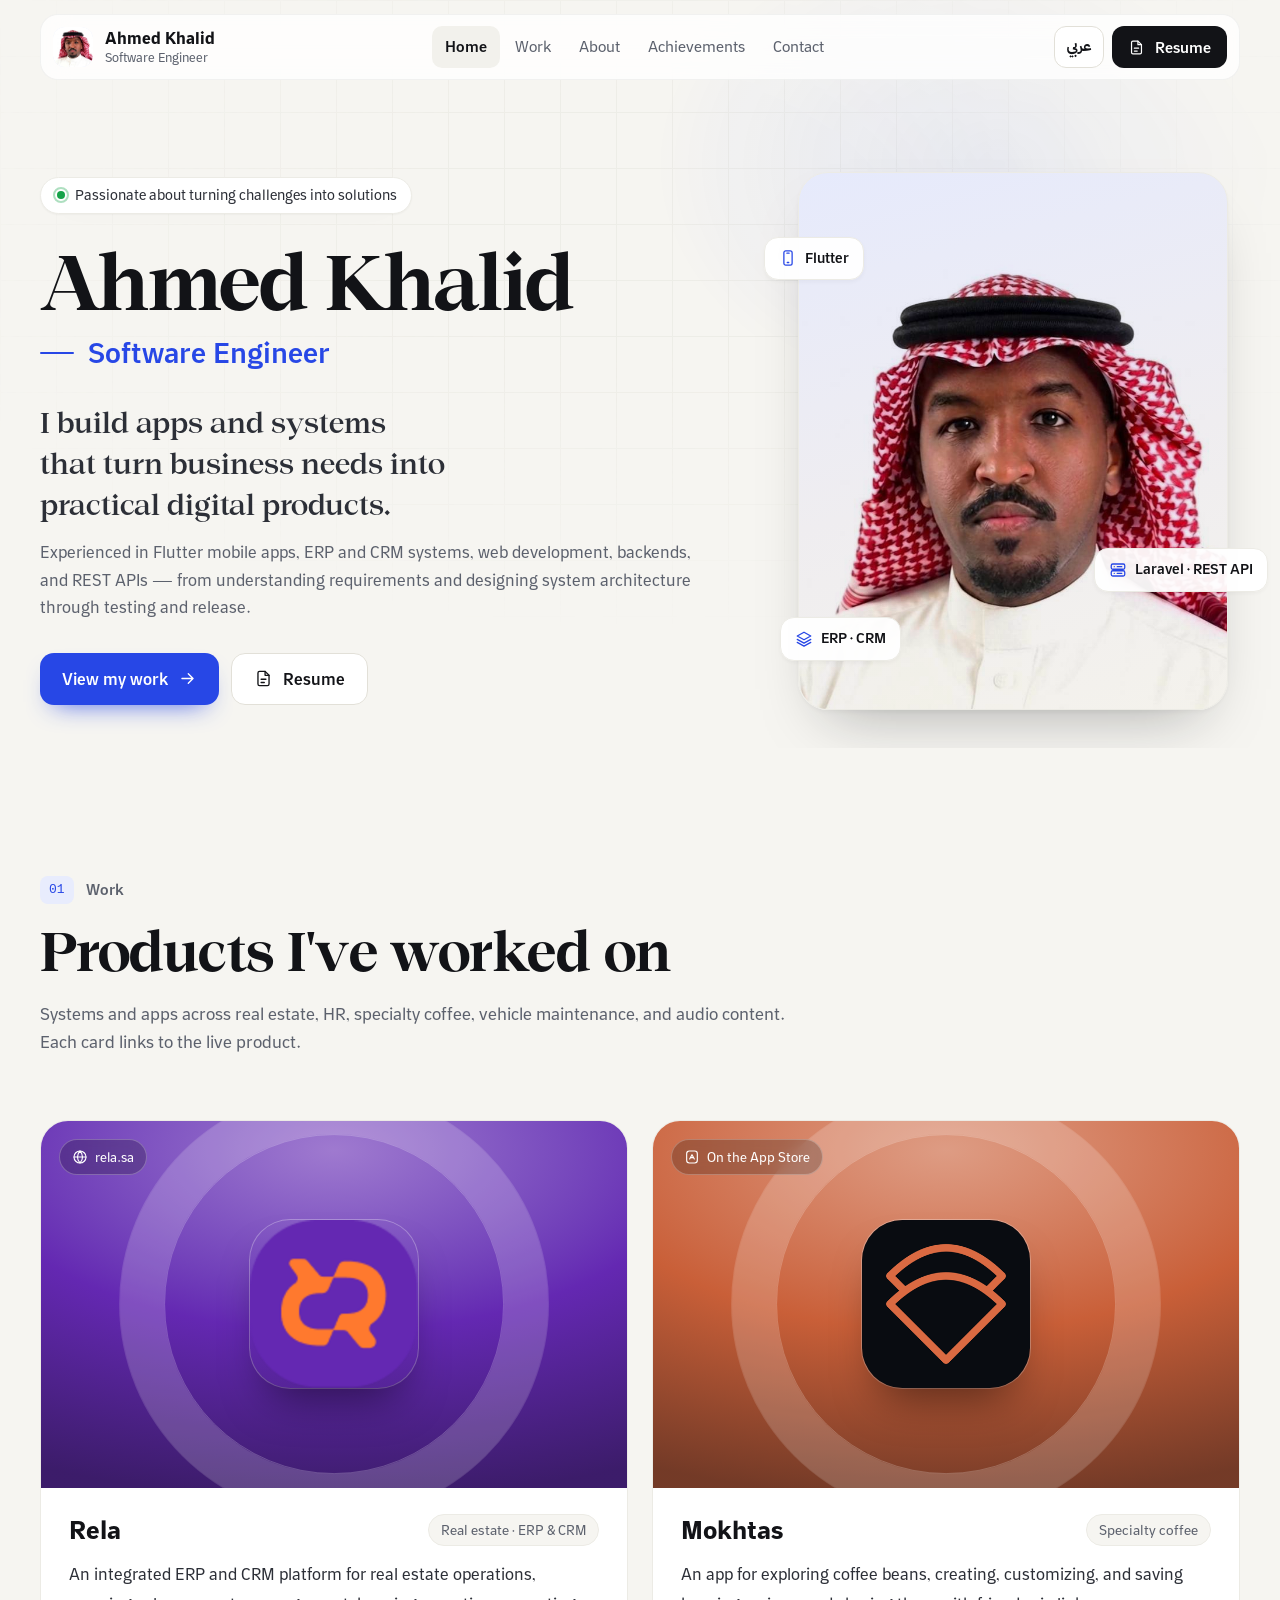
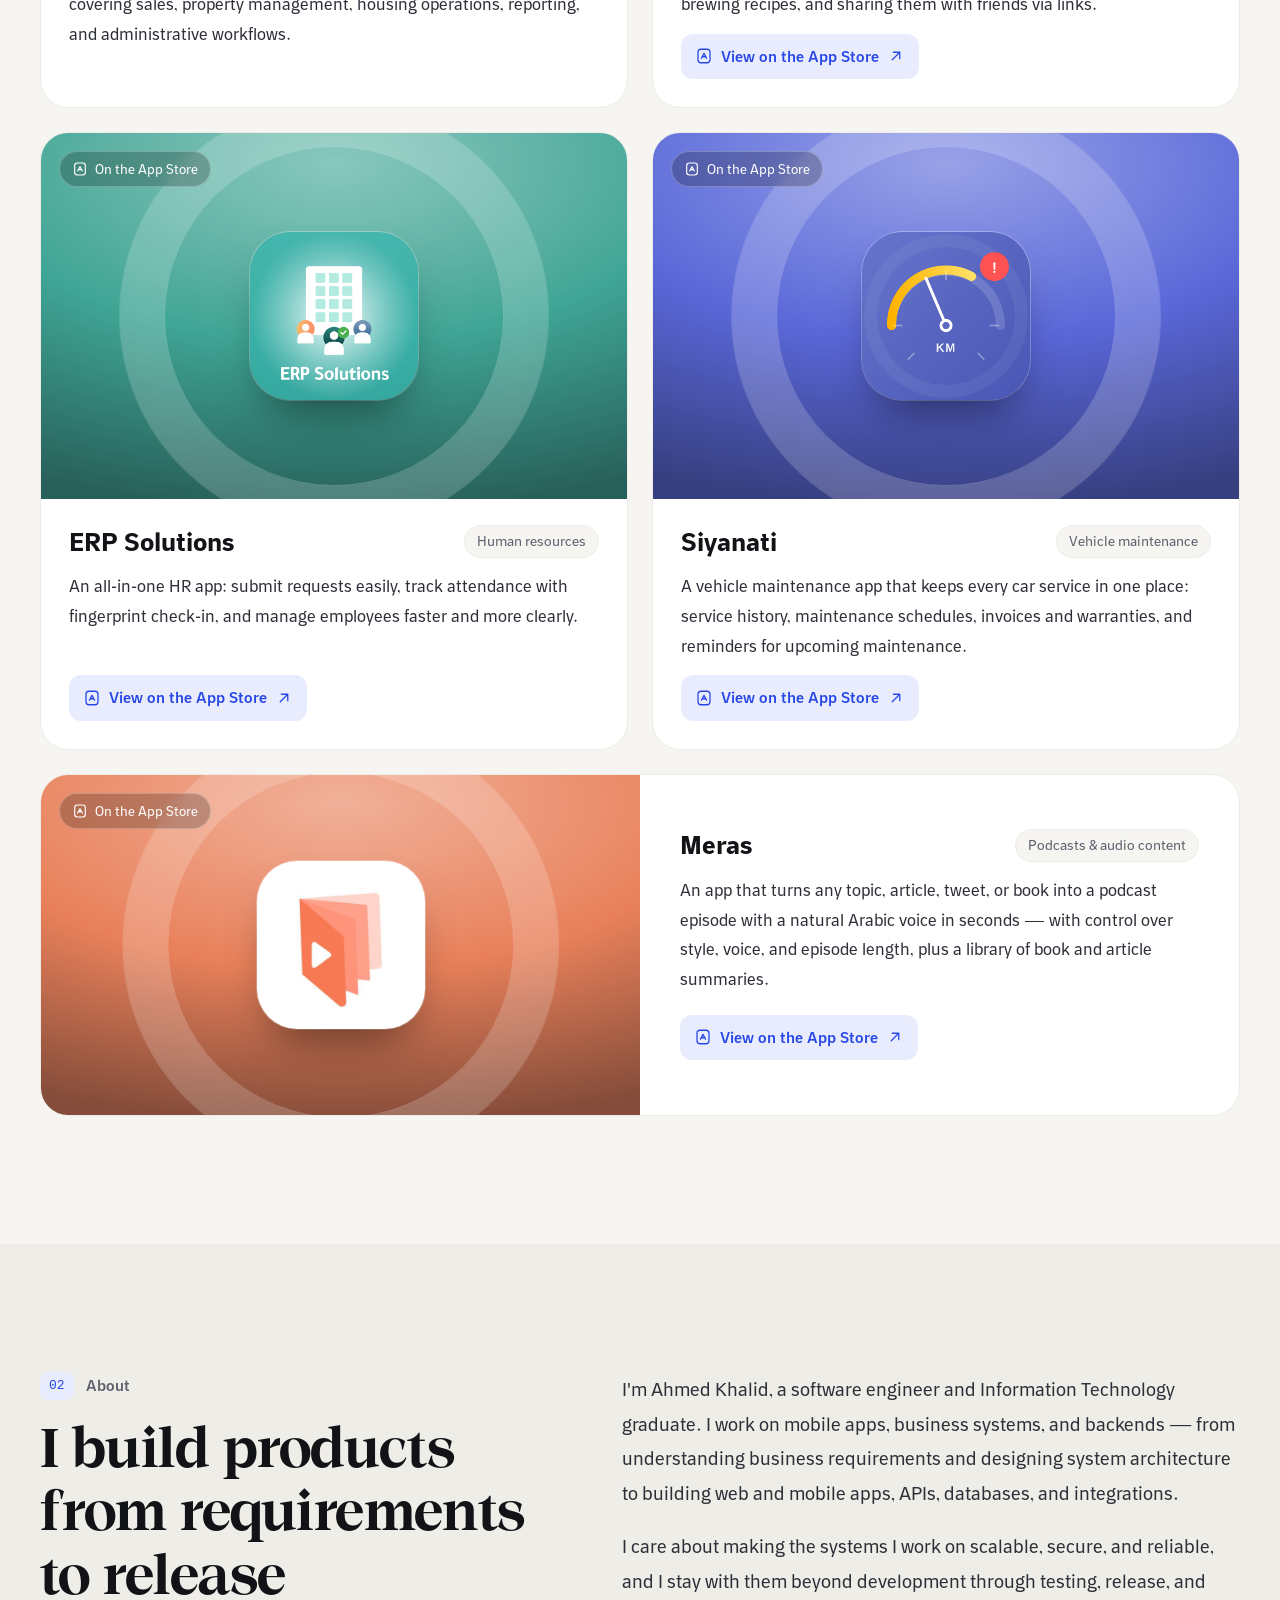
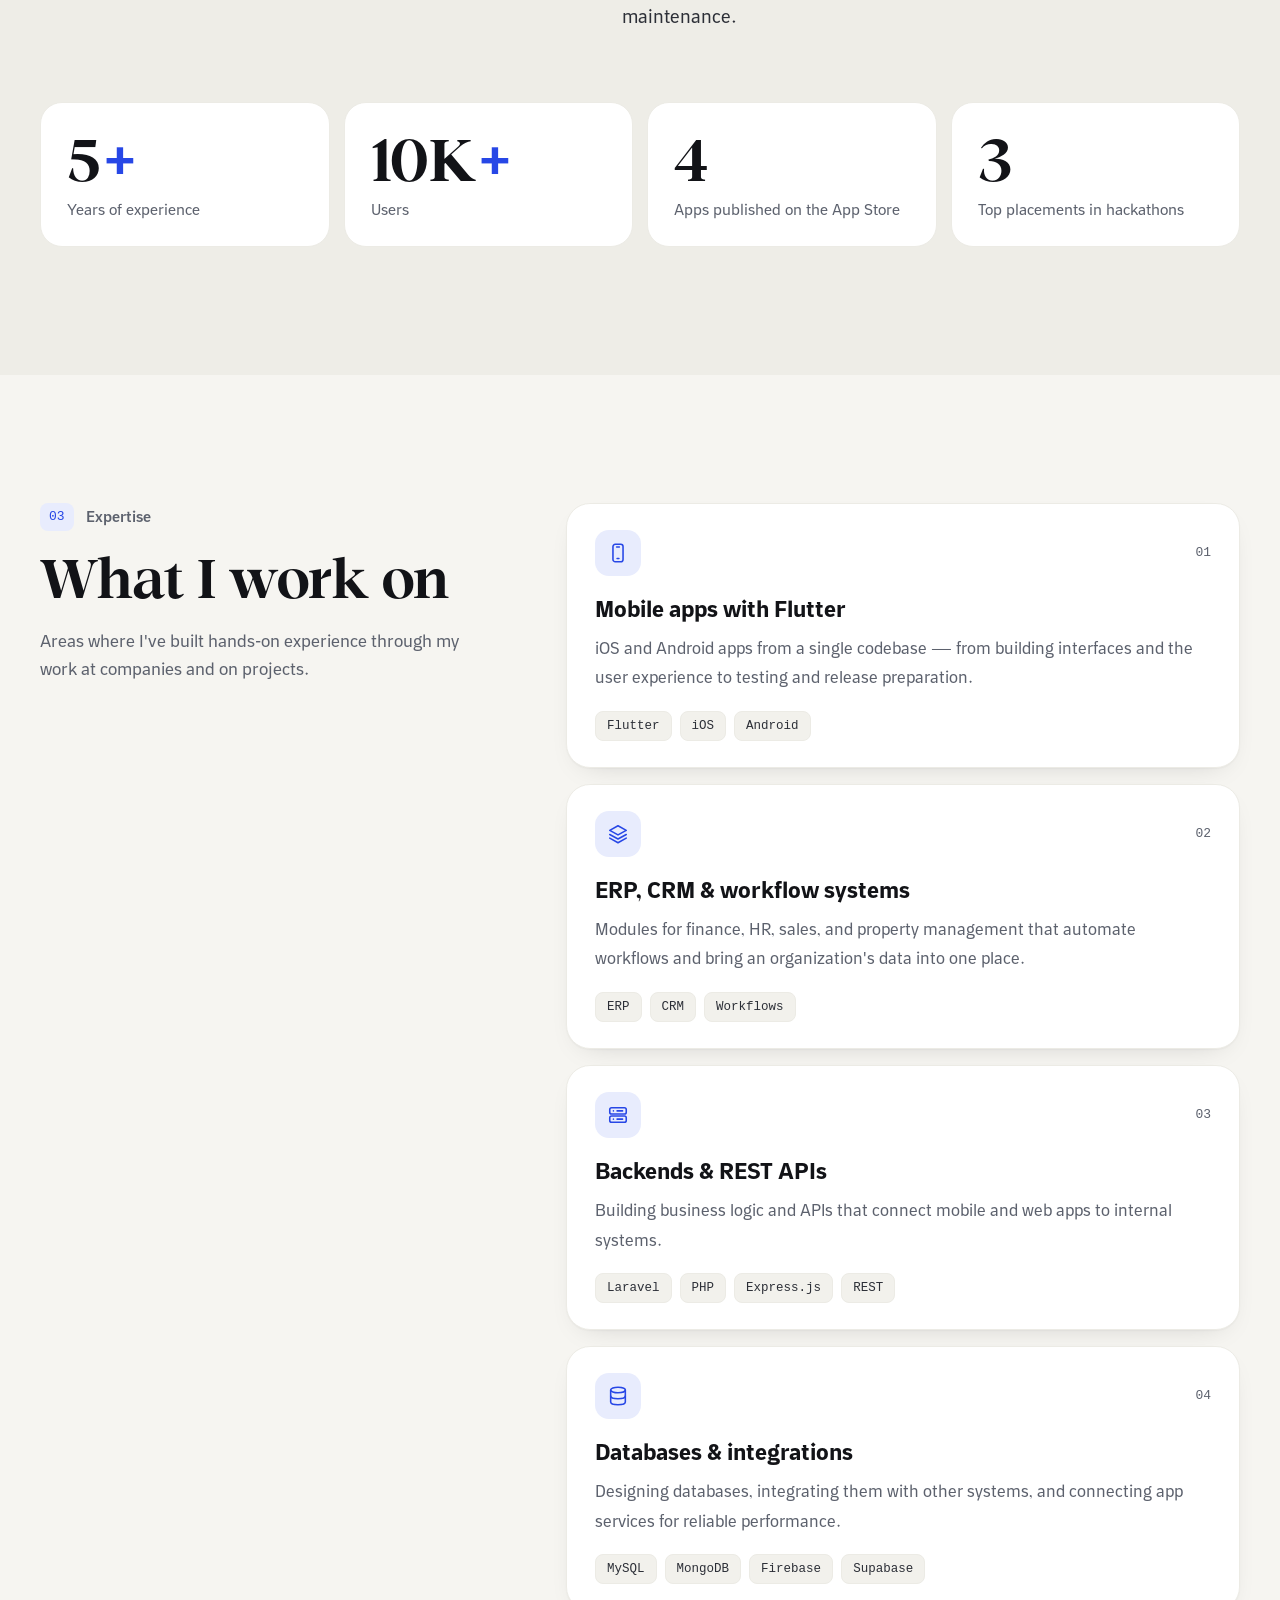
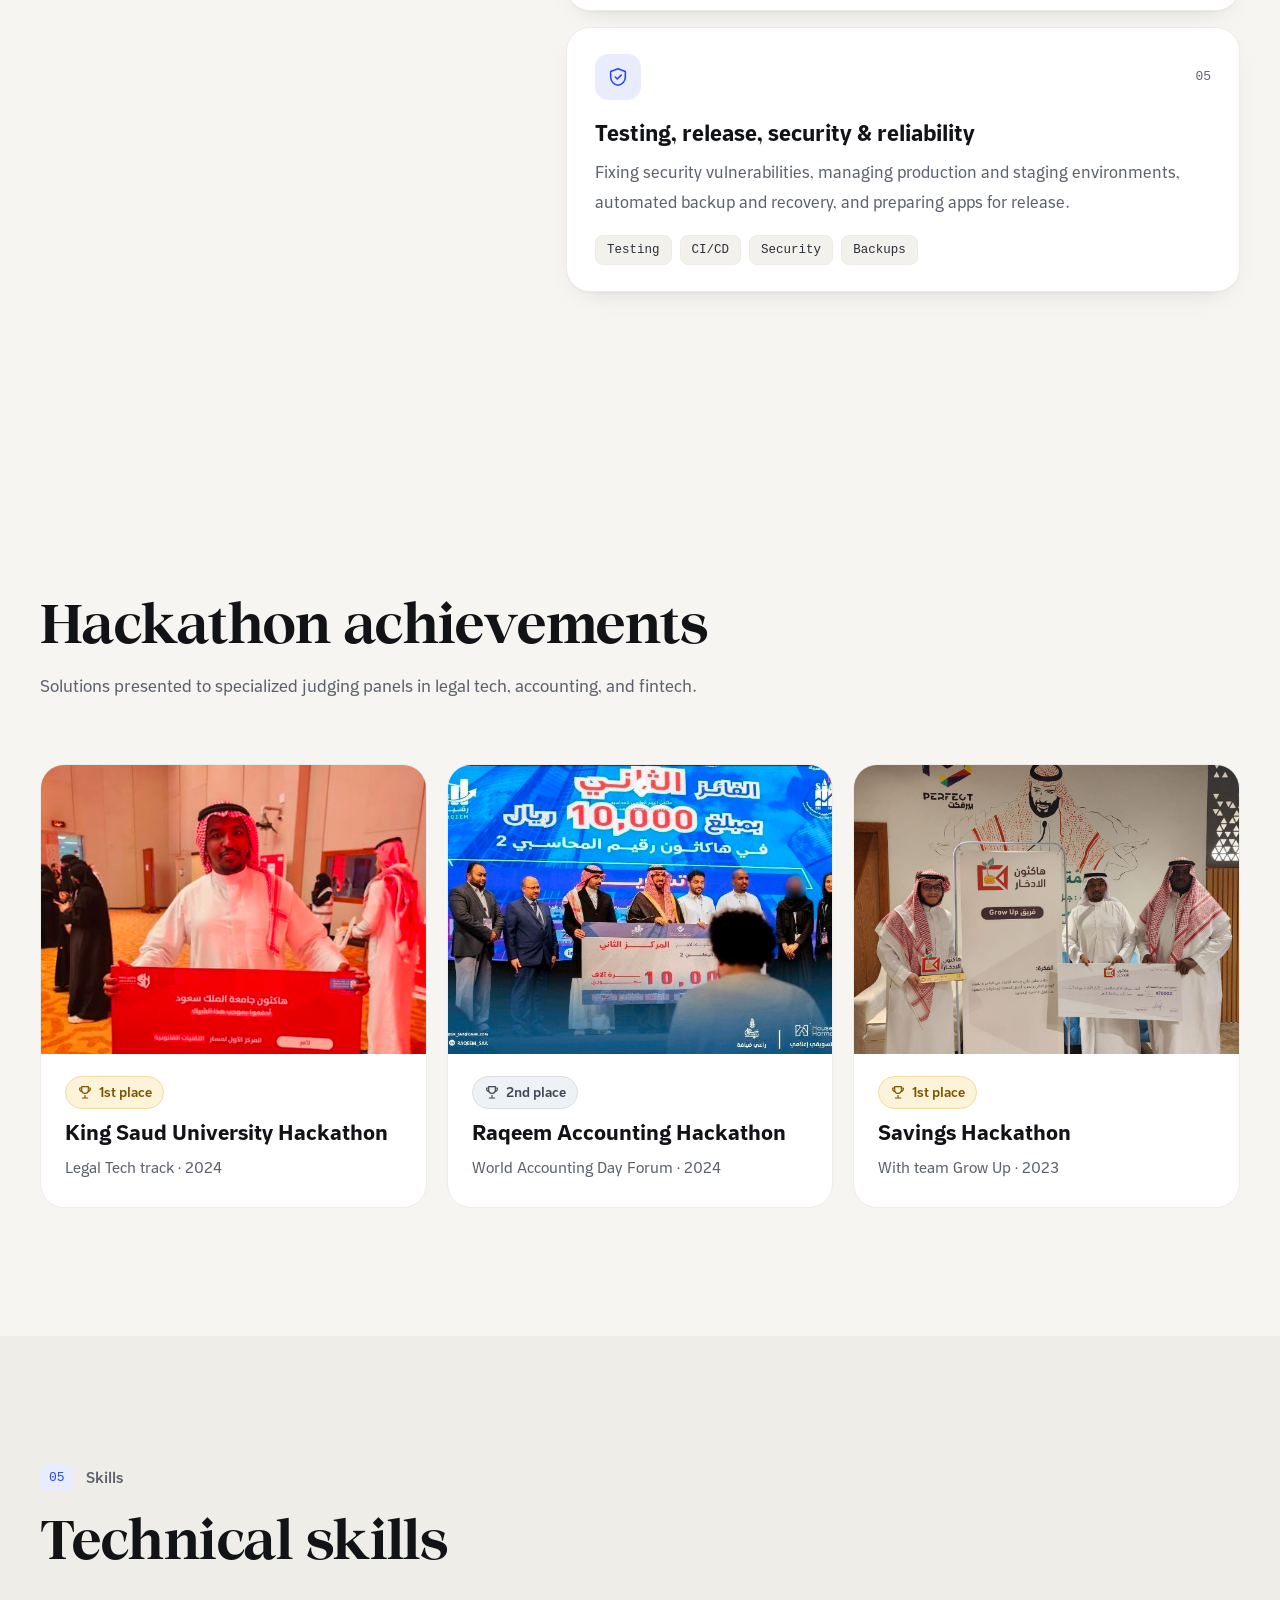
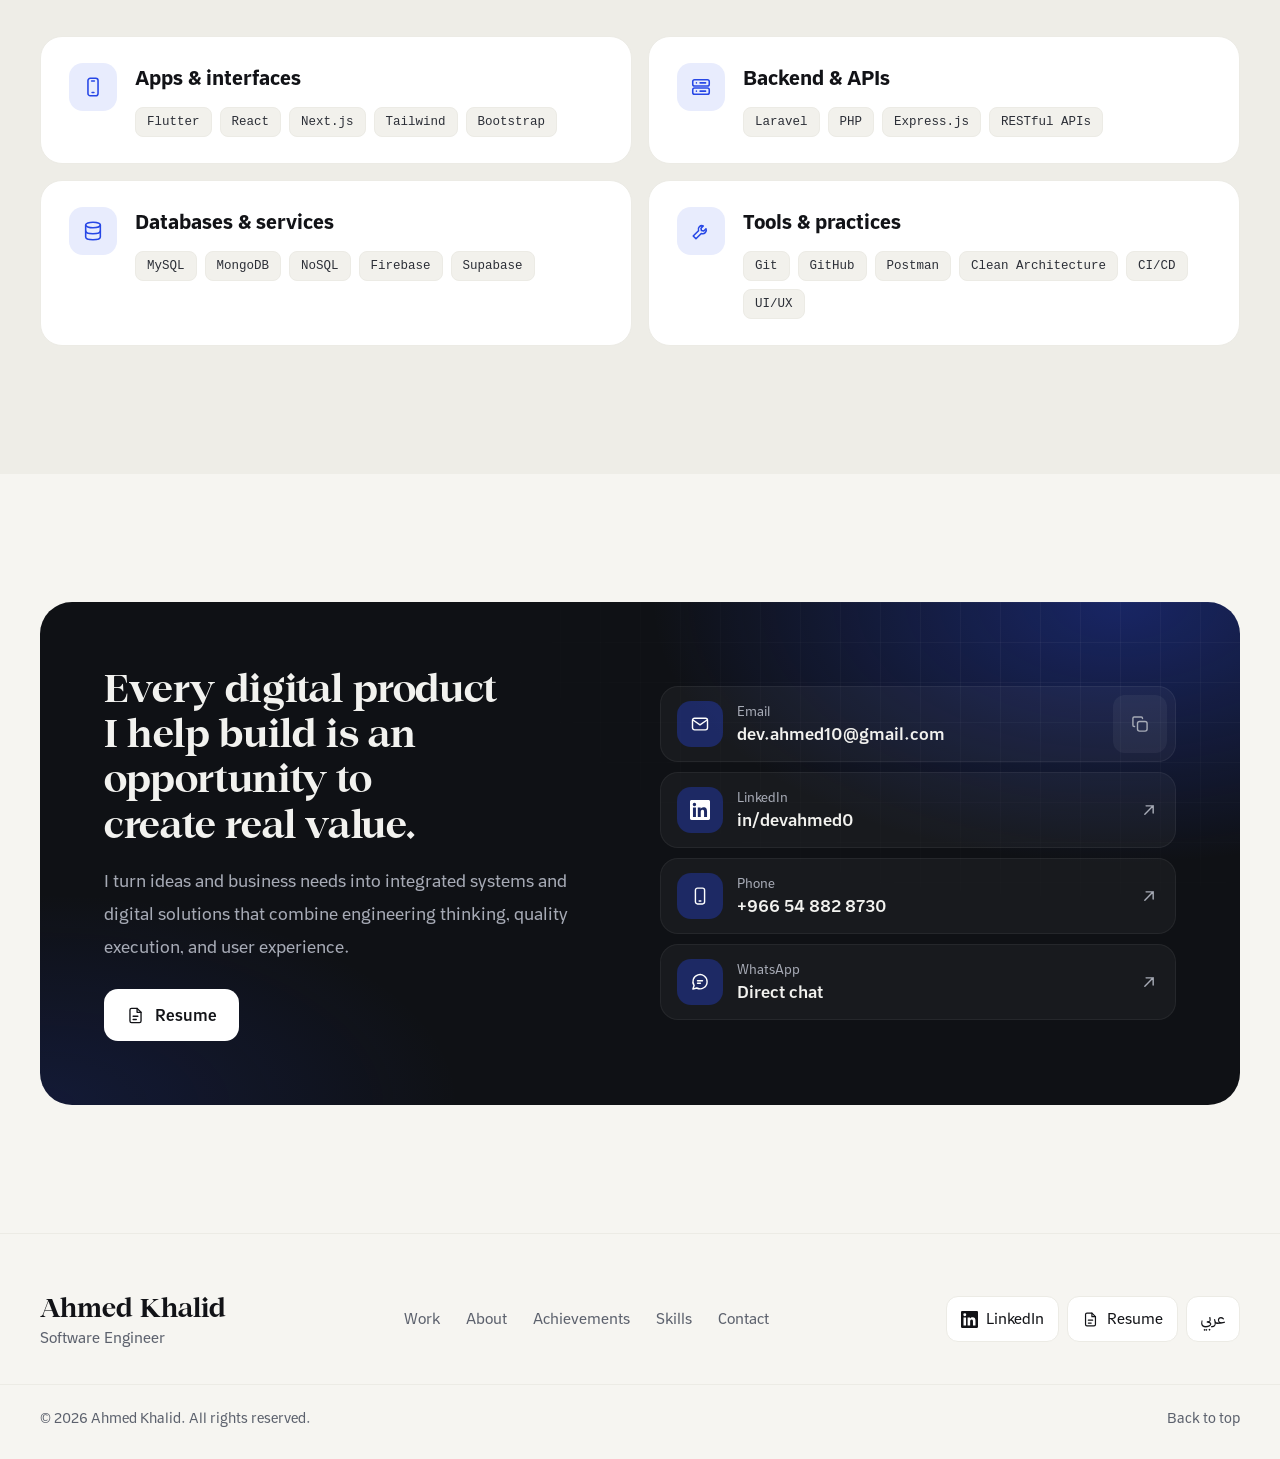
==== en/index.html @ 95c0e415 "." ====
<!DOCTYPE html>
<html lang="en" dir="ltr">

<head>
    <meta charset="UTF-8">
    <meta name="viewport" content="width=device-width, initial-scale=1.0">
    <title>Ahmed Khalid — Software Engineer</title>
    <meta name="description" content="Ahmed Khalid, a software engineer building Flutter mobile apps, ERP and CRM systems, backends, and REST APIs. Projects, achievements, and contact details.">
    <meta name="theme-color" content="#f6f5f1">
    <meta property="og:type" content="profile">
    <meta property="og:title" content="Ahmed Khalid — Software Engineer">
    <meta property="og:description" content="I build apps and systems that turn business needs into practical digital products.">
    <meta property="og:image" content="../img/ahmed.jpeg">
    <meta property="og:locale" content="en_US">
    <link rel="alternate" hreflang="ar" href="../">
    <link rel="alternate" hreflang="en" href="./">
    <link rel="icon" href="data:image/svg+xml,%3Csvg xmlns='http://www.w3.org/2000/svg' viewBox='0 0 64 64'%3E%3Crect width='64' height='64' rx='16' fill='%23121317'/%3E%3Cpath d='M22 24 12 32l10 8M42 24l10 8-10 8M36 18l-8 28' fill='none' stroke='%23ffffff' stroke-width='4.5' stroke-linecap='round' stroke-linejoin='round'/%3E%3C/svg%3E">

    <link rel="preload" href="../fonts/thmanyahsans-Regular.woff2" as="font" type="font/woff2" crossorigin>
    <link rel="preload" href="../fonts/thmanyahserifdisplay-Bold.woff2" as="font" type="font/woff2" crossorigin>
    <link rel="stylesheet" href="../css/styles.css">
    <script>document.documentElement.classList.add('js');</script>
</head>

<body>
    <a class="skip" href="#main">Skip to content</a>

    <!-- ===== Icon sprite (arrows point right for LTR) ===== -->
    <svg width="0" height="0" style="position:absolute" aria-hidden="true" focusable="false">
        <symbol id="i-arrow" viewBox="0 0 24 24"><path d="M7 17 17 7M8.5 7H17v8.5" /></symbol>
        <symbol id="i-forward" viewBox="0 0 24 24"><path d="M5 12h14m-6-6 6 6-6 6" /></symbol>
        <symbol id="i-file" viewBox="0 0 24 24"><path d="M14 3H7a2 2 0 0 0-2 2v14a2 2 0 0 0 2 2h10a2 2 0 0 0 2-2V8l-5-5z" /><path d="M14 3v5h5M9 13h6M9 17h4" /></symbol>
        <symbol id="i-mail" viewBox="0 0 24 24"><rect x="3" y="5" width="18" height="14" rx="2.5" /><path d="m4 7.5 8 5.5 8-5.5" /></symbol>
        <symbol id="i-phone" viewBox="0 0 24 24"><rect x="6.5" y="2.5" width="11" height="19" rx="2.5" /><path d="M11 18h2" /></symbol>
        <symbol id="i-chat" viewBox="0 0 24 24"><path d="M20.5 11.6a8.5 8.5 0 0 1-12.4 7.6L3.5 20.5l1.4-4.3a8.5 8.5 0 1 1 15.6-4.6z" /><path d="M9 10.5h6M9 13.5h3.5" /></symbol>
        <symbol id="i-linkedin" viewBox="0 0 24 24"><path fill="currentColor" stroke="none" d="M20.45 20.45h-3.55v-5.57c0-1.33-.03-3.04-1.85-3.04-1.86 0-2.14 1.45-2.14 2.94v5.67H9.35V9h3.41v1.56h.05c.48-.9 1.64-1.85 3.37-1.85 3.6 0 4.27 2.37 4.27 5.46v6.28zM5.34 7.43a2.06 2.06 0 1 1 0-4.13 2.06 2.06 0 0 1 0 4.13zM7.12 20.45H3.56V9h3.56v11.45zM22.22 0H1.77C.79 0 0 .77 0 1.73v20.54C0 23.23.79 24 1.77 24h20.45c.98 0 1.78-.77 1.78-1.73V1.73C24 .77 23.2 0 22.22 0z" /></symbol>
        <symbol id="i-globe" viewBox="0 0 24 24"><circle cx="12" cy="12" r="9" /><path d="M3 12h18M12 3c2.5 2.6 3.8 5.6 3.8 9s-1.3 6.4-3.8 9c-2.5-2.6-3.8-5.6-3.8-9S9.5 5.6 12 3z" /></symbol>
        <symbol id="i-store" viewBox="0 0 24 24"><rect x="4" y="3" width="16" height="18" rx="4" /><path d="m8.5 15 3.5-6.5 3.5 6.5M9.6 13h4.8" /></symbol>
        <symbol id="i-mobile" viewBox="0 0 24 24"><rect x="6.5" y="2.5" width="11" height="19" rx="2.5" /><path d="M10.5 5.5h3M11 18h2" /></symbol>
        <symbol id="i-layers" viewBox="0 0 24 24"><path d="m12 3 9 5-9 5-9-5 9-5z" /><path d="m3 12.5 9 5 9-5M3 16.5l9 5 9-5" /></symbol>
        <symbol id="i-server" viewBox="0 0 24 24"><rect x="3" y="4" width="18" height="7" rx="2" /><rect x="3" y="13" width="18" height="7" rx="2" /><path d="M7 7.5h.01M7 16.5h.01M11 7.5h6M11 16.5h6" /></symbol>
        <symbol id="i-database" viewBox="0 0 24 24"><ellipse cx="12" cy="5.5" rx="8" ry="3" /><path d="M4 5.5v13c0 1.7 3.6 3 8 3s8-1.3 8-3v-13" /><path d="M4 12c0 1.7 3.6 3 8 3s8-1.3 8-3" /></symbol>
        <symbol id="i-shield" viewBox="0 0 24 24"><path d="M12 3 20 6v6c0 4.6-3.4 8.4-8 9-4.6-.6-8-4.4-8-9V6l8-3z" /><path d="m9 12 2.2 2.2L15.5 10" /></symbol>
        <symbol id="i-trophy" viewBox="0 0 24 24"><path d="M8 21h8M12 17v4M7 4h10v5a5 5 0 0 1-10 0V4z" /><path d="M17 6h3v1.5A3.5 3.5 0 0 1 16.8 11M7 6H4v1.5A3.5 3.5 0 0 0 7.2 11" /></symbol>
        <symbol id="i-tool" viewBox="0 0 24 24"><path d="M14.5 6.5a4 4 0 0 0-5.2 5.2L3.5 17.5l3 3 5.8-5.8a4 4 0 0 0 5.2-5.2L15 12l-2.5-.5L12 9l2.5-2.5z" /></symbol>
        <symbol id="i-copy" viewBox="0 0 24 24"><rect x="9" y="9" width="11.5" height="11.5" rx="2.5" /><path d="M5.5 15H5a1.5 1.5 0 0 1-1.5-1.5V5A1.5 1.5 0 0 1 5 3.5h8.5A1.5 1.5 0 0 1 15 5v.5" /></symbol>
        <symbol id="i-zoom" viewBox="0 0 24 24"><circle cx="11" cy="11" r="6.5" /><path d="m20 20-4.2-4.2M11 8.5v5M8.5 11h5" /></symbol>
        <symbol id="i-close" viewBox="0 0 24 24"><path d="M6 6l12 12M18 6 6 18" /></symbol>
    </svg>

    <!-- ===== Navigation ===== -->
    <header class="nav" id="nav">
        <div class="nav__bar">
            <a href="#home" class="brand" aria-label="Ahmed Khalid — Home">
                <img class="brand__avatar" src="../img/ahmed.jpeg" alt="" width="40" height="40">
                <span class="brand__text">
                    <b>Ahmed Khalid</b>
                    <small>Software Engineer</small>
                </span>
            </a>

            <nav class="nav__links" aria-label="Main navigation">
                <a href="#home">Home</a>
                <a href="#work">Work</a>
                <a href="#about">About</a>
                <a href="#achievements">Achievements</a>
                <a href="#contact">Contact</a>
            </nav>

            <div class="nav__end">
                <a href="../" class="nav__lang" lang="ar" hreflang="ar" aria-label="النسخة العربية">عربي</a>
                <a href="https://flowcv.com/resume/4u36gawukmsl" target="_blank" rel="noopener" class="btn btn--ink btn--sm nav__cv">
                    <svg class="ic" aria-hidden="true"><use href="#i-file" /></svg>
                    <span>Resume</span>
                </a>
                <button class="nav__toggle" id="navToggle" type="button" aria-label="Open menu" aria-expanded="false" aria-controls="mobileMenu">
                    <span></span><span></span>
                </button>
            </div>
        </div>

        <div class="mobile-menu" id="mobileMenu" hidden>
            <nav aria-label="Menu">
                <a href="#home">Home</a>
                <a href="#work">Work</a>
                <a href="#about">About</a>
                <a href="#achievements">Achievements</a>
                <a href="#contact">Contact</a>
            </nav>
            <a href="https://flowcv.com/resume/4u36gawukmsl" target="_blank" rel="noopener" class="btn btn--ink btn--block">
                <svg class="ic" aria-hidden="true"><use href="#i-file" /></svg>
                <span>Resume</span>
            </a>
        </div>
    </header>

    <main id="main">

        <!-- ===== Hero ===== -->
        <section class="hero" id="home" aria-labelledby="heroTitle">
            <div class="hero__grid-bg" aria-hidden="true"></div>
            <div class="container hero__inner">
                <div class="hero__copy">
                    <p class="status" data-reveal><span class="status__dot" aria-hidden="true"></span>Passionate about turning challenges into solutions</p>
                    <h1 class="hero__title" id="heroTitle" data-reveal style="--d:80">
                        <span class="hero__name">Ahmed Khalid</span>
                        <span class="hero__role">Software Engineer</span>
                    </h1>
                    <p class="hero__tagline" data-reveal style="--d:160">I build apps and systems that turn business needs into practical digital products.</p>
                    <p class="hero__lead" data-reveal style="--d:240">Experienced in Flutter mobile apps, ERP and CRM systems, web development, backends, and REST APIs — from understanding requirements and designing system architecture through testing and release.</p>
                    <div class="hero__actions" data-reveal style="--d:320">
                        <a href="#work" class="btn btn--accent">
                            <span>View my work</span>
                            <svg class="ic" aria-hidden="true"><use href="#i-forward" /></svg>
                        </a>
                        <a href="https://flowcv.com/resume/4u36gawukmsl" target="_blank" rel="noopener" class="btn btn--line">
                            <svg class="ic" aria-hidden="true"><use href="#i-file" /></svg>
                            <span>Resume</span>
                        </a>
                    </div>
                </div>

                <figure class="portrait" data-reveal style="--d:200">
                    <div class="portrait__frame">
                        <img src="../img/ahmed.jpeg" alt="Photo of Ahmed Khalid" width="831" height="808" fetchpriority="high">
                    </div>
                    <span class="portrait__chip portrait__chip--a" aria-hidden="true"><svg class="ic"><use href="#i-mobile" /></svg><span>Flutter</span></span>
                    <span class="portrait__chip portrait__chip--b" aria-hidden="true"><svg class="ic"><use href="#i-server" /></svg><span>Laravel · REST API</span></span>
                    <span class="portrait__chip portrait__chip--c" aria-hidden="true"><svg class="ic"><use href="#i-layers" /></svg><span>ERP · CRM</span></span>
                </figure>
            </div>
        </section>

        <!-- ===== Work ===== -->
        <section class="section" id="work" aria-labelledby="workTitle">
            <div class="container">
                <header class="sec-head">
                    <p class="eyebrow" data-reveal><span>01</span>Work</p>
                    <h2 class="h2" id="workTitle" data-reveal style="--d:60">Products I've worked on</h2>
                    <p class="sec-lead" data-reveal style="--d:120">Systems and apps across real estate, HR, specialty coffee, vehicle maintenance, and audio content. Each card links to the live product.</p>
                </header>

                <div class="projects">
                    <!-- Rela -->
                    <article class="project" data-reveal>
                        <a class="project__media media media--app" style="--brand:#6428b2" href="https://rela.sa/" target="_blank" rel="noopener" tabindex="-1" aria-hidden="true">
                            <span class="media__rings"></span>
                            <img class="media__icon" src="../img/rela-sm.png" alt="" width="320" height="320" loading="lazy">
                            <span class="media__badge"><svg class="ic"><use href="#i-globe" /></svg><span>rela.sa</span></span>
                        </a>
                        <div class="project__body">
                            <div class="project__head">
                                <h3>Rela</h3>
                                <span class="pill">Real estate · ERP &amp; CRM</span>
                            </div>
                            <p class="project__desc">An integrated ERP and CRM platform for real estate operations, covering sales, property management, housing operations, reporting, and administrative workflows.</p>
                        </div>
                    </article>

                    <!-- Mokhtas -->
                    <article class="project" data-reveal style="--d:100">
                        <a class="project__media media media--app" style="--brand:#c95f38" href="https://apps.apple.com/sa/app/%D9%85%D8%AE%D8%AA%D8%B5-%D8%B1%D9%81%D9%8A%D9%82-%D9%82%D9%87%D9%88%D8%AA%D9%83-%D8%A7%D9%84%D9%85%D8%AE%D8%AA%D8%B5%D8%A9/id6824872191" target="_blank" rel="noopener" tabindex="-1" aria-hidden="true">
                            <span class="media__rings"></span>
                            <img class="media__icon" src="../img/mokhtas-sm.png" alt="" width="320" height="320" loading="lazy">
                            <span class="media__badge"><svg class="ic"><use href="#i-store" /></svg>On the App Store</span>
                        </a>
                        <div class="project__body">
                            <div class="project__head">
                                <h3>Mokhtas</h3>
                                <span class="pill">Specialty coffee</span>
                            </div>
                            <p class="project__desc">An app for exploring coffee beans, creating, customizing, and saving brewing recipes, and sharing them with friends via links.</p>
                            <a class="project__link" href="https://apps.apple.com/sa/app/%D9%85%D8%AE%D8%AA%D8%B5-%D8%B1%D9%81%D9%8A%D9%82-%D9%82%D9%87%D9%88%D8%AA%D9%83-%D8%A7%D9%84%D9%85%D8%AE%D8%AA%D8%B5%D8%A9/id6824872191" target="_blank" rel="noopener">
                                <svg class="ic" aria-hidden="true"><use href="#i-store" /></svg>
                                <span>View on the App Store</span>
                                <svg class="ic ic--arrow" aria-hidden="true"><use href="#i-arrow" /></svg>
                            </a>
                        </div>
                    </article>

                    <!-- ERP Solutions -->
                    <article class="project" data-reveal>
                        <a class="project__media media media--app" style="--brand:#3fa595" href="https://apps.apple.com/sa/app/erp-solutions/id6758604850" target="_blank" rel="noopener" tabindex="-1" aria-hidden="true">
                            <span class="media__rings"></span>
                            <img class="media__icon" src="../img/erp-sm.png" alt="" width="320" height="320" loading="lazy">
                            <span class="media__badge"><svg class="ic"><use href="#i-store" /></svg>On the App Store</span>
                        </a>
                        <div class="project__body">
                            <div class="project__head">
                                <h3>ERP Solutions</h3>
                                <span class="pill">Human resources</span>
                            </div>
                            <p class="project__desc">An all-in-one HR app: submit requests easily, track attendance with fingerprint check-in, and manage employees faster and more clearly.</p>
                            <a class="project__link" href="https://apps.apple.com/sa/app/erp-solutions/id6758604850" target="_blank" rel="noopener">
                                <svg class="ic" aria-hidden="true"><use href="#i-store" /></svg>
                                <span>View on the App Store</span>
                                <svg class="ic ic--arrow" aria-hidden="true"><use href="#i-arrow" /></svg>
                            </a>
                        </div>
                    </article>

                    <!-- Siyanati -->
                    <article class="project" data-reveal style="--d:100">
                        <a class="project__media media media--app" style="--brand:#5a67d8" href="https://apps.apple.com/sa/app/%D8%B5%D9%8A%D8%A7%D9%86%D8%A7%D8%AA%D9%8A/id6759578745" target="_blank" rel="noopener" tabindex="-1" aria-hidden="true">
                            <span class="media__rings"></span>
                            <img class="media__icon" src="../img/siuanate-sm.png" alt="" width="320" height="320" loading="lazy">
                            <span class="media__badge"><svg class="ic"><use href="#i-store" /></svg>On the App Store</span>
                        </a>
                        <div class="project__body">
                            <div class="project__head">
                                <h3>Siyanati</h3>
                                <span class="pill">Vehicle maintenance</span>
                            </div>
                            <p class="project__desc">A vehicle maintenance app that keeps every car service in one place: service history, maintenance schedules, invoices and warranties, and reminders for upcoming maintenance.</p>
                            <a class="project__link" href="https://apps.apple.com/sa/app/%D8%B5%D9%8A%D8%A7%D9%86%D8%A7%D8%AA%D9%8A/id6759578745" target="_blank" rel="noopener">
                                <svg class="ic" aria-hidden="true"><use href="#i-store" /></svg>
                                <span>View on the App Store</span>
                                <svg class="ic ic--arrow" aria-hidden="true"><use href="#i-arrow" /></svg>
                            </a>
                        </div>
                    </article>

                    <!-- Meras -->
                    <article class="project" data-reveal>
                        <a class="project__media media media--app" style="--brand:#e8805a" href="https://apps.apple.com/sa/app/meras-%D8%A8%D9%88%D8%AF%D9%83%D8%A7%D8%B3%D8%AA/id6781631778" target="_blank" rel="noopener" tabindex="-1" aria-hidden="true">
                            <span class="media__rings"></span>
                            <img class="media__icon" src="../img/merass-icon.jpg" alt="" width="400" height="400" loading="lazy">
                            <span class="media__badge"><svg class="ic"><use href="#i-store" /></svg>On the App Store</span>
                        </a>
                        <div class="project__body">
                            <div class="project__head">
                                <h3>Meras</h3>
                                <span class="pill">Podcasts &amp; audio content</span>
                            </div>
                            <p class="project__desc">An app that turns any topic, article, tweet, or book into a podcast episode with a natural Arabic voice in seconds — with control over style, voice, and episode length, plus a library of book and article summaries.</p>
                            <a class="project__link" href="https://apps.apple.com/sa/app/meras-%D8%A8%D9%88%D8%AF%D9%83%D8%A7%D8%B3%D8%AA/id6781631778" target="_blank" rel="noopener">
                                <svg class="ic" aria-hidden="true"><use href="#i-store" /></svg>
                                <span>View on the App Store</span>
                                <svg class="ic ic--arrow" aria-hidden="true"><use href="#i-arrow" /></svg>
                            </a>
                        </div>
                    </article>
                </div>
            </div>
        </section>

        <!-- ===== About ===== -->
        <section class="section section--tint" id="about" aria-labelledby="aboutTitle">
            <div class="container about">
                <header class="about__head">
                    <p class="eyebrow" data-reveal><span>02</span>About</p>
                    <h2 class="h2" id="aboutTitle" data-reveal style="--d:60">I build products from requirements to release</h2>
                </header>
                <div class="about__text" data-reveal style="--d:120">
                    <p>I'm Ahmed Khalid, a software engineer and Information Technology graduate. I work on mobile apps, business systems, and backends — from understanding business requirements and designing system architecture to building web and mobile apps, APIs, databases, and integrations.</p>
                    <p>I care about making the systems I work on scalable, secure, and reliable, and I stay with them beyond development through testing, release, and maintenance.</p>
                </div>

                <ul class="stats" aria-label="Quick numbers">
                    <li class="stat" data-reveal><b>5<i class="stat__plus">+</i></b><span>Years of experience</span></li>
                    <li class="stat" data-reveal style="--d:80"><b>10K<i class="stat__plus">+</i></b><span>Users</span></li>
                    <li class="stat" data-reveal style="--d:160"><b>4</b><span>Apps published on the App Store</span></li>
                    <li class="stat" data-reveal style="--d:240"><b>3</b><span>Top placements in hackathons</span></li>
                </ul>
            </div>
        </section>

        <!-- ===== Expertise ===== -->
        <section class="section" id="expertise" aria-labelledby="expTitle">
            <div class="container split">
                <header class="split__head">
                    <p class="eyebrow" data-reveal><span>03</span>Expertise</p>
                    <h2 class="h2" id="expTitle" data-reveal style="--d:60">What I work on</h2>
                    <p class="sec-lead" data-reveal style="--d:120">Areas where I've built hands-on experience through my work at companies and on projects.</p>
                </header>

                <ol class="areas">
                    <li class="area" data-reveal>
                        <div class="area__top"><span class="area__ic"><svg class="ic" aria-hidden="true"><use href="#i-mobile" /></svg></span><span class="area__n">01</span></div>
                        <h3>Mobile apps with Flutter</h3>
                        <p>iOS and Android apps from a single codebase — from building interfaces and the user experience to testing and release preparation.</p>
                        <ul class="chips"><li>Flutter</li><li>iOS</li><li>Android</li></ul>
                    </li>
                    <li class="area" data-reveal>
                        <div class="area__top"><span class="area__ic"><svg class="ic" aria-hidden="true"><use href="#i-layers" /></svg></span><span class="area__n">02</span></div>
                        <h3>ERP, CRM &amp; workflow systems</h3>
                        <p>Modules for finance, HR, sales, and property management that automate workflows and bring an organization's data into one place.</p>
                        <ul class="chips"><li>ERP</li><li>CRM</li><li>Workflows</li></ul>
                    </li>
                    <li class="area" data-reveal>
                        <div class="area__top"><span class="area__ic"><svg class="ic" aria-hidden="true"><use href="#i-server" /></svg></span><span class="area__n">03</span></div>
                        <h3>Backends &amp; REST APIs</h3>
                        <p>Building business logic and APIs that connect mobile and web apps to internal systems.</p>
                        <ul class="chips"><li>Laravel</li><li>PHP</li><li>Express.js</li><li>REST</li></ul>
                    </li>
                    <li class="area" data-reveal>
                        <div class="area__top"><span class="area__ic"><svg class="ic" aria-hidden="true"><use href="#i-database" /></svg></span><span class="area__n">04</span></div>
                        <h3>Databases &amp; integrations</h3>
                        <p>Designing databases, integrating them with other systems, and connecting app services for reliable performance.</p>
                        <ul class="chips"><li>MySQL</li><li>MongoDB</li><li>Firebase</li><li>Supabase</li></ul>
                    </li>
                    <li class="area" data-reveal>
                        <div class="area__top"><span class="area__ic"><svg class="ic" aria-hidden="true"><use href="#i-shield" /></svg></span><span class="area__n">05</span></div>
                        <h3>Testing, release, security &amp; reliability</h3>
                        <p>Fixing security vulnerabilities, managing production and staging environments, automated backup and recovery, and preparing apps for release.</p>
                        <ul class="chips"><li>Testing</li><li>CI/CD</li><li>Security</li><li>Backups</li></ul>
                    </li>
                </ol>
            </div>
        </section>

        <!-- ===== Achievements ===== -->
        <section class="section" id="achievements" aria-labelledby="achTitle">
            <div class="container">
                <header class="sec-head">
                    <p class="eyebrow" data-reveal><span>04</span>Achievements</p>
                    <h2 class="h2" id="achTitle" data-reveal style="--d:60">Hackathon achievements</h2>
                    <p class="sec-lead" data-reveal style="--d:120">Solutions presented to specialized judging panels in legal tech, accounting, and fintech.</p>
                </header>

                <ul class="awards">
                    <li class="award" data-reveal>
                        <button type="button" class="award__media" data-caption="1st place — King Saud University Hackathon, Legal Tech track · 2024" aria-label="Enlarge photo: 1st place at the King Saud University Hackathon">
                            <img src="../img/gallery-05.jpeg" alt="Ahmed Khalid receiving the 1st place award at the King Saud University Hackathon" width="535" height="713" loading="lazy" style="object-position:50% 22%">
                            <span class="award__zoom" aria-hidden="true"><svg class="ic"><use href="#i-zoom" /></svg></span>
                        </button>
                        <div class="award__body">
                            <span class="rank rank--gold"><svg class="ic" aria-hidden="true"><use href="#i-trophy" /></svg>1st place</span>
                            <h3>King Saud University Hackathon</h3>
                            <p>Legal Tech track · <time datetime="2024">2024</time></p>
                        </div>
                    </li>
                    <li class="award" data-reveal style="--d:100">
                        <button type="button" class="award__media" data-caption="2nd place — Raqeem Accounting Hackathon 2, World Accounting Day Forum · 2024" aria-label="Enlarge photo: 2nd place at the Raqeem Accounting Hackathon">
                            <img src="../img/gallery-03.jpg" alt="Winners of 2nd place being honored at the Raqeem Accounting Hackathon 2" width="718" height="480" loading="lazy">
                            <span class="award__zoom" aria-hidden="true"><svg class="ic"><use href="#i-zoom" /></svg></span>
                        </button>
                        <div class="award__body">
                            <span class="rank rank--silver"><svg class="ic" aria-hidden="true"><use href="#i-trophy" /></svg>2nd place</span>
                            <h3>Raqeem Accounting Hackathon</h3>
                            <p>World Accounting Day Forum · <time datetime="2024">2024</time></p>
                        </div>
                    </li>
                    <li class="award" data-reveal style="--d:200">
                        <button type="button" class="award__media" data-caption="1st place — Savings Hackathon, with team Grow Up · 2023" aria-label="Enlarge photo: 1st place at the Savings Hackathon">
                            <img src="../img/gallery-02.jpg" alt="Team Grow Up after winning 1st place at the Savings Hackathon" width="1280" height="960" loading="lazy">
                            <span class="award__zoom" aria-hidden="true"><svg class="ic"><use href="#i-zoom" /></svg></span>
                        </button>
                        <div class="award__body">
                            <span class="rank rank--gold"><svg class="ic" aria-hidden="true"><use href="#i-trophy" /></svg>1st place</span>
                            <h3>Savings Hackathon</h3>
                            <p>With team Grow Up · <time datetime="2023">2023</time></p>
                        </div>
                    </li>
                </ul>
            </div>
        </section>

        <!-- ===== Skills ===== -->
        <section class="section section--tint" id="skills" aria-labelledby="skillsTitle">
            <div class="container">
                <header class="sec-head">
                    <p class="eyebrow" data-reveal><span>05</span>Skills</p>
                    <h2 class="h2" id="skillsTitle" data-reveal style="--d:60">Technical skills</h2>
                </header>

                <div class="skills">
                    <article class="skill" data-reveal>
                        <span class="skill__ic"><svg class="ic" aria-hidden="true"><use href="#i-mobile" /></svg></span>
                        <h3>Apps &amp; interfaces</h3>
                        <ul class="chips"><li>Flutter</li><li>React</li><li>Next.js</li><li>Tailwind</li><li>Bootstrap</li></ul>
                    </article>
                    <article class="skill" data-reveal style="--d:80">
                        <span class="skill__ic"><svg class="ic" aria-hidden="true"><use href="#i-server" /></svg></span>
                        <h3>Backend &amp; APIs</h3>
                        <ul class="chips"><li>Laravel</li><li>PHP</li><li>Express.js</li><li>RESTful APIs</li></ul>
                    </article>
                    <article class="skill" data-reveal style="--d:160">
                        <span class="skill__ic"><svg class="ic" aria-hidden="true"><use href="#i-database" /></svg></span>
                        <h3>Databases &amp; services</h3>
                        <ul class="chips"><li>MySQL</li><li>MongoDB</li><li>NoSQL</li><li>Firebase</li><li>Supabase</li></ul>
                    </article>
                    <article class="skill" data-reveal style="--d:240">
                        <span class="skill__ic"><svg class="ic" aria-hidden="true"><use href="#i-tool" /></svg></span>
                        <h3>Tools &amp; practices</h3>
                        <ul class="chips"><li>Git</li><li>GitHub</li><li>Postman</li><li>Clean Architecture</li><li>CI/CD</li><li>UI/UX</li></ul>
                    </article>
                </div>
            </div>
        </section>

        <!-- ===== Contact ===== -->
        <section class="section contact" id="contact" aria-labelledby="contactTitle">
            <div class="container">
                <div class="cta" data-reveal>
                    <div class="cta__copy">
                        <h2 class="h2 cta__title" id="contactTitle">Every digital product I help build is an opportunity to create real value.</h2>
                        <p>I turn ideas and business needs into integrated systems and digital solutions that combine engineering thinking, quality execution, and user experience.</p>
                        <a href="https://flowcv.com/resume/4u36gawukmsl" target="_blank" rel="noopener" class="btn btn--light">
                            <svg class="ic" aria-hidden="true"><use href="#i-file" /></svg>
                            <span>Resume</span>
                        </a>
                    </div>

                    <ul class="channels">
                        <li class="channel channel--mail">
                            <a href="mailto:dev.ahmed10@gmail.com" class="channel__link">
                                <span class="channel__ic"><svg class="ic" aria-hidden="true"><use href="#i-mail" /></svg></span>
                                <span class="channel__text"><small>Email</small><b>dev.ahmed10<wbr>@gmail.com</b></span>
                            </a>
                            <button type="button" class="channel__copy" data-copy="dev.ahmed10@gmail.com" aria-label="Copy email address">
                                <svg class="ic" aria-hidden="true"><use href="#i-copy" /></svg>
                                <span class="channel__copied" aria-live="polite"></span>
                            </button>
                        </li>
                        <li class="channel">
                            <a href="https://www.linkedin.com/in/devahmed0/" target="_blank" rel="noopener" class="channel__link">
                                <span class="channel__ic"><svg class="ic" aria-hidden="true"><use href="#i-linkedin" /></svg></span>
                                <span class="channel__text"><small>LinkedIn</small><b>in/devahmed0</b></span>
                                <svg class="ic ic--arrow" aria-hidden="true"><use href="#i-arrow" /></svg>
                            </a>
                        </li>
                        <li class="channel">
                            <a href="tel:+966548828730" class="channel__link">
                                <span class="channel__ic"><svg class="ic" aria-hidden="true"><use href="#i-phone" /></svg></span>
                                <span class="channel__text"><small>Phone</small><b>+966 54 882 8730</b></span>
                                <svg class="ic ic--arrow" aria-hidden="true"><use href="#i-arrow" /></svg>
                            </a>
                        </li>
                        <li class="channel">
                            <a href="https://wa.me/966548828730" target="_blank" rel="noopener" class="channel__link">
                                <span class="channel__ic"><svg class="ic" aria-hidden="true"><use href="#i-chat" /></svg></span>
                                <span class="channel__text"><small>WhatsApp</small><b>Direct chat</b></span>
                                <svg class="ic ic--arrow" aria-hidden="true"><use href="#i-arrow" /></svg>
                            </a>
                        </li>
                    </ul>
                </div>
            </div>
        </section>
    </main>

    <!-- ===== Footer ===== -->
    <footer class="footer">
        <div class="container footer__inner">
            <div class="footer__brand">
                <b>Ahmed Khalid</b>
                <span>Software Engineer</span>
            </div>
            <nav class="footer__nav" aria-label="Footer links">
                <a href="#work">Work</a>
                <a href="#about">About</a>
                <a href="#achievements">Achievements</a>
                <a href="#skills">Skills</a>
                <a href="#contact">Contact</a>
            </nav>
            <div class="footer__social">
                <a href="https://www.linkedin.com/in/devahmed0/" target="_blank" rel="noopener"><svg class="ic" aria-hidden="true"><use href="#i-linkedin" /></svg>LinkedIn</a>
                <a href="https://flowcv.com/resume/4u36gawukmsl" target="_blank" rel="noopener"><svg class="ic" aria-hidden="true"><use href="#i-file" /></svg>Resume</a>
                <a href="../" lang="ar" hreflang="ar">عربي</a>
            </div>
        </div>
        <div class="container footer__bottom">
            <p>© <span id="year">2026</span> Ahmed Khalid. All rights reserved.</p>
            <a href="#home" class="footer__top">Back to top</a>
        </div>
    </footer>

    <!-- ===== Lightbox ===== -->
    <dialog class="lightbox" id="lightbox" aria-label="Image viewer">
        <button type="button" class="lightbox__close" aria-label="Close"><svg class="ic" aria-hidden="true"><use href="#i-close" /></svg></button>
        <img alt="" id="lightboxImg">
        <p id="lightboxCap"></p>
    </dialog>

    <script src="../js/script.js"></script>
</body>

</html>
---- css/styles.css ----
/* ==========================================================================
   أحمد خالد — مهندس برمجيات
   --------------------------------------------------------------------------
   Light, editorial identity: warm paper background, ink text, one cobalt
   accent, serif display headings, and a dark contact panel.
   Edit TOKENS to re-skin the site.
   ========================================================================== */

/* ---------- Fonts: Thmanyah (خط ثمانية) ---------- */
@font-face { font-family: 'Thmanyah Sans'; src: url('../fonts/thmanyahsans-Regular.woff2') format('woff2'); font-weight: 400; font-display: swap; }
@font-face { font-family: 'Thmanyah Sans'; src: url('../fonts/thmanyahsans-Medium.woff2') format('woff2'); font-weight: 500; font-display: swap; }
@font-face { font-family: 'Thmanyah Sans'; src: url('../fonts/thmanyahsans-Bold.woff2') format('woff2'); font-weight: 700; font-display: swap; }
@font-face { font-family: 'Thmanyah Serif Display'; src: url('../fonts/thmanyahserifdisplay-Medium.woff2') format('woff2'); font-weight: 500; font-display: swap; }
@font-face { font-family: 'Thmanyah Serif Display'; src: url('../fonts/thmanyahserifdisplay-Bold.woff2') format('woff2'); font-weight: 700; font-display: swap; }

/* ==========================================================================
   TOKENS
   ========================================================================== */
:root {
    /* surfaces */
    --bg: #f6f5f1;
    --bg-tint: #eeede7;
    --surface: #ffffff;
    --chip: #f2f1ec;
    --line: #ecebe5;
    --line-2: #e2e0d8;

    /* text */
    --ink: #121317;
    --ink-2: #2c2f37;
    --muted: #5c616d;

    /* accent */
    --accent: #2747e6;
    --accent-ink: #1a33b3;
    --accent-rgb: 39, 71, 230;
    --accent-soft: #e8ecfd;

    /* dark band */
    --night: #0f1115;
    --night-2: #171a21;
    --night-line: rgba(255, 255, 255, .06);
    --night-text: #f2f2ef;
    --night-muted: #a7abb6;

    --ok: #16a34a;

    /* type */
    --font: 'Thmanyah Sans', system-ui, -apple-system, 'Segoe UI', Tahoma, sans-serif;
    --display: 'Thmanyah Serif Display', 'Thmanyah Sans', Georgia, serif;
    --mono: ui-monospace, 'SF Mono', 'Cascadia Mono', Menlo, Consolas, monospace;

    /* shape + motion */
    --r-sm: 12px;
    --r: 22px;
    --r-lg: 30px;
    --shadow: 0 1px 2px rgba(18, 19, 23, .04), 0 10px 30px -18px rgba(18, 19, 23, .22);
    --shadow-lg: 0 2px 4px rgba(18, 19, 23, .04), 0 30px 60px -30px rgba(18, 19, 23, .35);
    --ease: cubic-bezier(.22, 1, .36, 1);

    /* layout */
    --container: 1200px;
    --gutter: clamp(16px, 4vw, 40px);
    --nav-offset: 96px;

    interpolate-size: allow-keywords;
}

/* ==========================================================================
   BASE
   ========================================================================== */
*, *::before, *::after { box-sizing: border-box; margin: 0; padding: 0; }

html {
    scroll-behavior: smooth;
    scroll-padding-top: var(--nav-offset);
    -webkit-text-size-adjust: 100%;
    background: var(--bg);
}

body {
    font-family: var(--font);
    font-size: 17px;
    line-height: 1.75;
    color: var(--ink);
    background: var(--bg);
    overflow-x: hidden;
    -webkit-font-smoothing: antialiased;
    -moz-osx-font-smoothing: grayscale;
}

img, svg { display: block; max-width: 100%; }
a { color: inherit; text-decoration: none; }
button { font: inherit; color: inherit; background: none; border: 0; cursor: pointer; }
ul, ol { list-style: none; }

::selection { background: rgba(var(--accent-rgb), .18); }
:focus-visible { outline: 2.5px solid var(--accent); outline-offset: 3px; border-radius: 8px; }

.container {
    width: 100%;
    max-width: calc(var(--container) + var(--gutter) * 2);
    margin-inline: auto;
    padding-inline: var(--gutter);
}

.skip {
    position: fixed;
    top: -80px;
    inset-inline-start: 16px;
    z-index: 100;
    padding: 10px 16px;
    border-radius: 10px;
    background: var(--ink);
    color: #fff;
    transition: top .2s;
}
.skip:focus { top: 16px; }

.ic {
    width: 20px;
    height: 20px;
    flex: none;
    fill: none;
    stroke: currentColor;
    stroke-width: 1.7;
    stroke-linecap: round;
    stroke-linejoin: round;
}

/* ---------- Type ---------- */
.h2 {
    font-family: var(--display);
    font-size: clamp(32px, 4.4vw, 54px);
    font-weight: 700;
    line-height: 1.25;
    text-wrap: balance;
}

.sec-head {
    display: flex;
    flex-direction: column;
    align-items: flex-start;
    gap: 16px;
    max-width: 760px;
    margin-bottom: clamp(40px, 5vw, 64px);
}
.sec-lead { color: var(--muted); font-size: clamp(16px, 1.3vw, 18px); line-height: 1.85; text-wrap: pretty; }

.eyebrow {
    display: inline-flex;
    align-items: center;
    gap: 12px;
    font-size: 15px;
    font-weight: 500;
    color: var(--muted);
}
.eyebrow span {
    font-family: var(--mono);
    font-size: 13px;
    color: var(--accent);
    padding: 3px 9px;
    border-radius: 8px;
    background: var(--accent-soft);
}

.pill {
    display: inline-flex;
    align-items: center;
    padding: 4px 12px;
    border-radius: 999px;
    border: 1px solid var(--line);
    background: var(--bg);
    font-size: 13.5px;
    color: var(--muted);
    white-space: nowrap;
}

.chips { display: flex; flex-wrap: wrap; align-items: flex-start; align-content: flex-start; gap: 8px; direction: rtl; }
.chips li {
    direction: ltr;
    unicode-bidi: isolate;
    padding: 4px 11px;
    border-radius: 8px;
    border: 1px solid var(--line);
    background: var(--chip);
    font-family: var(--mono);
    font-size: 12.5px;
    line-height: 1.6;
    color: var(--ink-2);
}

/* ---------- Sections ---------- */
.section { position: relative; padding-block: clamp(80px, 10vw, 128px); }
.section--tint { background: var(--bg-tint); }

/* ==========================================================================
   BUTTONS
   ========================================================================== */
.btn {
    display: inline-flex;
    align-items: center;
    justify-content: center;
    gap: 10px;
    height: 52px;
    padding-inline: 22px;
    border-radius: 14px;
    font-size: 16px;
    font-weight: 500;
    line-height: 1;
    white-space: nowrap;
    transition: background-color .25s, border-color .25s, color .25s, transform .35s var(--ease), box-shadow .35s var(--ease);
}
.btn .ic { width: 19px; height: 19px; transition: transform .35s var(--ease); }
.btn:hover { transform: translateY(-1px); }
.btn--accent {
    color: #fff;
    background: var(--accent);
    box-shadow: 0 12px 26px -14px rgba(var(--accent-rgb), .9);
}
.btn--accent:hover { background: var(--accent-ink); }
.btn--accent:hover .ic { transform: translateX(-3px); }
.btn--line { color: var(--ink); background: var(--surface); border: 1px solid var(--line-2); }
.btn--line:hover { border-color: var(--ink); }
.btn--ink { color: #fff; background: var(--ink); }
.btn--ink:hover { background: #000; }
.btn--light { color: var(--ink); background: #fff; }
.btn--light:hover { box-shadow: 0 12px 30px -14px rgba(255, 255, 255, .5); }
.btn--sm { height: 42px; padding-inline: 16px; border-radius: 12px; font-size: 15px; }
.btn--sm .ic { width: 17px; height: 17px; }
.btn--block { width: 100%; }

/* ==========================================================================
   NAV
   ========================================================================== */
.nav {
    position: fixed;
    top: 14px;
    inset-inline: 0;
    z-index: 50;
    padding-inline: var(--gutter);
}
.nav__bar {
    max-width: var(--container);
    height: 66px;
    margin-inline: auto;
    display: flex;
    align-items: center;
    justify-content: space-between;
    gap: 16px;
    padding-inline: 12px 12px;
    border-radius: 18px;
    border: 1px solid rgba(18, 19, 23, .05);
    background: rgba(255, 255, 255, .8);
    -webkit-backdrop-filter: blur(14px) saturate(160%);
    backdrop-filter: blur(14px) saturate(160%);
    transition: box-shadow .35s var(--ease), background-color .35s;
}
.nav.is-scrolled .nav__bar { background: rgba(255, 255, 255, .92); box-shadow: 0 16px 32px -22px rgba(18, 19, 23, .45); }

.brand { display: inline-flex; align-items: center; gap: 12px; border-radius: 12px; }
.brand__avatar {
    width: 40px;
    height: 40px;
    border-radius: 12px;
    object-fit: cover;
    object-position: 50% 18%;
    background: var(--accent-soft);
}
.brand__text { display: flex; flex-direction: column; line-height: 1.3; }
.brand__text b { font-size: 16px; font-weight: 700; }
.brand__text small { font-size: 12.5px; color: var(--muted); }

.nav__links { display: flex; align-items: center; gap: 2px; }
.nav__links a {
    padding: 8px 13px;
    border-radius: 10px;
    font-size: 15px;
    color: var(--muted);
    transition: color .2s, background-color .2s;
}
.nav__links a:hover { color: var(--ink); background: var(--chip); }
.nav__links a.is-active { color: var(--ink); background: var(--chip); font-weight: 500; }

.nav__end { display: flex; align-items: center; gap: 8px; }
.nav__lang {
    display: inline-grid;
    place-items: center;
    min-width: 44px;
    height: 42px;
    padding-inline: 12px;
    border-radius: 12px;
    border: 1px solid var(--line-2);
    background: var(--surface);
    font-size: 14px;
    font-weight: 700;
    color: var(--ink);
    transition: border-color .2s, background-color .2s;
}
.nav__lang:hover { border-color: var(--ink); }
.nav__lang:lang(en) { font-family: var(--font); letter-spacing: .04em; }

.nav__toggle {
    display: none;
    position: relative;
    width: 44px;
    height: 44px;
    border-radius: 12px;
    border: 1px solid var(--line);
    background: var(--surface);
}
.nav__toggle span {
    position: absolute;
    left: 13px;
    width: 18px;
    height: 1.8px;
    border-radius: 2px;
    background: var(--ink);
    transition: transform .35s var(--ease), top .35s var(--ease);
}
.nav__toggle span:first-child { top: 17px; }
.nav__toggle span:last-child { top: 25px; }
.nav__toggle[aria-expanded="true"] span:first-child { top: 21px; transform: rotate(45deg); }
.nav__toggle[aria-expanded="true"] span:last-child { top: 21px; transform: rotate(-45deg); }

.mobile-menu {
    max-width: var(--container);
    margin: 8px auto 0;
    padding: 10px;
    border-radius: 18px;
    border: 1px solid var(--line);
    background: rgba(255, 255, 255, .97);
    box-shadow: var(--shadow-lg);
    animation: drop .35s var(--ease);
}
.mobile-menu nav { display: flex; flex-direction: column; margin-bottom: 10px; }
.mobile-menu nav a { padding: 12px 14px; border-radius: 12px; font-size: 17px; font-weight: 500; }
.mobile-menu nav a:hover, .mobile-menu nav a.is-active { background: var(--chip); }
@keyframes drop { from { opacity: 0; transform: translateY(-8px); } }

/* ==========================================================================
   HERO
   ========================================================================== */
.hero {
    position: relative;
    padding-top: clamp(130px, 14vw, 172px);
    padding-bottom: clamp(16px, 3vw, 40px);
    overflow: hidden;
    isolation: isolate;
}
.hero__grid-bg {
    position: absolute;
    inset: 0;
    z-index: -1;
    background:
        radial-gradient(40% 50% at 78% 22%, rgba(var(--accent-rgb), .10), transparent 70%),
        linear-gradient(var(--line) 1px, transparent 1px) 0 0 / 56px 56px,
        linear-gradient(90deg, var(--line) 1px, transparent 1px) 0 0 / 56px 56px;
    -webkit-mask-image: radial-gradient(ellipse 75% 70% at 50% 30%, #000 25%, transparent 78%);
    mask-image: radial-gradient(ellipse 75% 70% at 50% 30%, #000 25%, transparent 78%);
    opacity: .85;
}

.hero__inner {
    display: grid;
    grid-template-columns: minmax(0, 1.25fr) minmax(0, .85fr);
    align-items: center;
    gap: clamp(40px, 6vw, 88px);
}
.hero__copy { display: flex; flex-direction: column; align-items: flex-start; }

.status {
    display: inline-flex;
    align-items: center;
    gap: 10px;
    padding: 6px 14px 6px 16px;
    border-radius: 999px;
    border: 1px solid var(--line);
    background: var(--surface);
    font-size: 14px;
    color: var(--ink-2);
    box-shadow: var(--shadow);
}
.status__dot { position: relative; width: 8px; height: 8px; border-radius: 50%; background: var(--ok); }
.status__dot::after {
    content: '';
    position: absolute;
    inset: -4px;
    border-radius: 50%;
    border: 2px solid rgba(22, 163, 74, .35);
    animation: ping 2.4s var(--ease) infinite;
}
@keyframes ping { 0% { transform: scale(.6); opacity: 1; } 80%, 100% { transform: scale(1.6); opacity: 0; } }

.hero__title { display: flex; flex-direction: column; gap: 6px; margin-top: 26px; }
.hero__name {
    font-family: var(--display);
    font-size: clamp(54px, 7.6vw, 104px);
    font-weight: 700;
    line-height: 1.08;
}
.hero__role {
    display: inline-flex;
    align-items: center;
    gap: 14px;
    font-size: clamp(20px, 2.2vw, 28px);
    font-weight: 500;
    color: var(--accent);
}
.hero__role::before { content: ''; width: 34px; height: 2px; border-radius: 2px; background: currentColor; }

.hero__tagline {
    margin-top: 26px;
    max-width: 30ch;
    font-family: var(--display);
    font-size: clamp(22px, 2.2vw, 29px);
    font-weight: 500;
    line-height: 1.55;
    color: var(--ink-2);
    text-wrap: balance;
}
.hero__lead { margin-top: 14px; max-width: 60ch; color: var(--muted); font-size: clamp(16px, 1.25vw, 18px); line-height: 1.9; text-wrap: pretty; }
.hero__actions { display: flex; flex-wrap: wrap; gap: 12px; margin-top: 32px; }


/* portrait */
.portrait { position: relative; margin: 0; justify-self: center; width: 100%; max-width: 430px; }
.portrait__frame {
    position: relative;
    aspect-ratio: 4 / 5;
    border-radius: var(--r-lg);
    overflow: hidden;
    border: 1px solid var(--line);
    background: linear-gradient(165deg, #e6eafc 0%, #efedf0 55%, #f4f2ec 100%);
    box-shadow: var(--shadow-lg);
}
.portrait__frame img {
    position: absolute;
    inset: auto 0 0 0;
    width: 100%;
    height: 88%;
    object-fit: cover;
    object-position: 50% 0%;
    mix-blend-mode: multiply;
}
.portrait__chip {
    position: absolute;
    z-index: 2;
    display: inline-flex;
    align-items: center;
    gap: 8px;
    padding: 9px 14px;
    border-radius: 14px;
    border: 1px solid var(--line);
    background: rgba(255, 255, 255, .94);
    box-shadow: var(--shadow-lg);
    font-size: 14px;
    font-weight: 500;
    white-space: nowrap;
    animation: bob 7s ease-in-out infinite;
}
.portrait__chip .ic { width: 18px; height: 18px; color: var(--accent); }
.portrait__chip--a { top: 12%; left: -34px; }
.portrait__chip--b { top: 70%; right: -40px; animation-delay: -2.3s; }
.portrait__chip--c { bottom: 9%; left: -18px; animation-delay: -4.6s; }
@keyframes bob { 50% { transform: translateY(-7px); } }

/* ==========================================================================
   WORK
   ========================================================================== */
.projects { display: grid; grid-template-columns: repeat(2, minmax(0, 1fr)); gap: 24px; }
.project {
    display: flex;
    flex-direction: column;
    border-radius: 28px;
    border: 1px solid var(--line);
    background: var(--surface);
    overflow: hidden;
    transition: transform .5s var(--ease), box-shadow .5s var(--ease), border-color .3s;
}
.project:hover { transform: translateY(-4px); box-shadow: var(--shadow-lg); border-color: var(--line-2); }

/* odd card out: span the full row, media beside the text */
.project:last-child:nth-child(odd) { grid-column: 1 / -1; flex-direction: row; }
.project:last-child:nth-child(odd) .project__media { flex: 0 0 50%; aspect-ratio: auto; min-height: 340px; }
.project:last-child:nth-child(odd) .project__body { justify-content: center; padding: 36px 40px; }
.project:last-child:nth-child(odd) .project__link { margin-top: 6px; }

.media {
    position: relative;
    display: flex;
    flex-direction: column;
    align-items: center;
    justify-content: center;
    aspect-ratio: 16 / 10;
    overflow: hidden;
    isolation: isolate;
}
.media--app {
    background: radial-gradient(120% 95% at 50% 8%,
            color-mix(in srgb, var(--brand) 62%, #fff 38%) 0%,
            var(--brand) 52%,
            color-mix(in srgb, var(--brand) 55%, #0b0d12) 100%);
}
.media__rings {
    position: absolute;
    left: 50%;
    top: 50%;
    width: 58%;
    aspect-ratio: 1;
    transform: translate(-50%, -50%);
    border-radius: 50%;
    border: 1px solid rgba(255, 255, 255, .22);
    box-shadow: 0 0 0 44px rgba(255, 255, 255, .05), 0 0 0 45px rgba(255, 255, 255, .14);
}
.media__icon {
    position: relative;
    width: 31%;
    max-width: 168px;
    height: auto;
    aspect-ratio: 1;
    border-radius: 24%;
    box-shadow: 0 26px 44px -18px rgba(0, 0, 0, .5), 0 0 0 1px rgba(255, 255, 255, .3);
    transition: transform .7s var(--ease);
}
.project:hover .media__icon { transform: scale(1.05) rotate(-2deg); }
.media__badge {
    position: absolute;
    top: 18px;
    inset-inline-start: 18px;
    display: inline-flex;
    align-items: center;
    gap: 7px;
    padding: 6px 12px;
    border-radius: 999px;
    font-size: 13px;
    color: #fff;
    background: rgba(0, 0, 0, .22);
    border: 1px solid rgba(255, 255, 255, .25);
    -webkit-backdrop-filter: blur(8px);
    backdrop-filter: blur(8px);
}
.media__badge .ic { width: 16px; height: 16px; }

.project__body { flex: 1; display: flex; flex-direction: column; gap: 14px; padding: 26px 28px 28px; }
.project__head { display: flex; align-items: center; justify-content: space-between; gap: 12px; flex-wrap: wrap; }
.project__head h3 { font-size: 25px; font-weight: 700; line-height: 1.3; }
.project__latin { font-size: 16px; font-weight: 500; color: var(--muted); margin-inline-start: 4px; }
.project__desc { font-size: 16px; line-height: 1.85; color: var(--ink-2); }
.project__link {
    display: inline-flex;
    align-items: center;
    gap: 8px;
    align-self: flex-start;
    margin-top: auto;
    padding: 10px 14px;
    border-radius: 12px;
    font-size: 15px;
    font-weight: 500;
    color: var(--accent);
    background: var(--accent-soft);
    transition: background-color .25s, color .25s;
}
.project__link .ic { width: 18px; height: 18px; }
.project__link .ic--arrow { transition: transform .35s var(--ease); }
.project__link:hover { background: var(--accent); color: #fff; }
.project__link:hover .ic--arrow { transform: translate(-2px, -2px); }

/* ==========================================================================
   ABOUT
   ========================================================================== */
.about {
    display: grid;
    grid-template-columns: minmax(0, .9fr) minmax(0, 1.1fr);
    gap: 28px clamp(32px, 6vw, 80px);
    align-items: start;
}
.about__head { display: flex; flex-direction: column; gap: 16px; }
.about__text { display: flex; flex-direction: column; gap: 18px; font-size: clamp(17px, 1.4vw, 19px); line-height: 1.95; color: var(--ink-2); }

.stats {
    grid-column: 1 / -1;
    display: grid;
    grid-template-columns: repeat(4, minmax(0, 1fr));
    gap: 14px;
    margin-top: clamp(24px, 4vw, 40px);
}
.stat {
    display: flex;
    flex-direction: column;
    gap: 6px;
    padding: 24px 26px;
    border-radius: var(--r);
    border: 1px solid var(--line);
    background: var(--surface);
}
.stat b { font-family: var(--display); font-size: clamp(44px, 4.6vw, 60px); font-weight: 700; line-height: 1.1; white-space: nowrap; }
.stat__plus { font-style: normal; font-family: var(--font); font-weight: 500; color: var(--accent); margin-inline-end: 2px; }
.stat > span { font-size: 15px; color: var(--muted); line-height: 1.6; }

/* ==========================================================================
   EXPERTISE
   ========================================================================== */
.split {
    display: grid;
    grid-template-columns: minmax(0, .8fr) minmax(0, 1.2fr);
    gap: clamp(32px, 6vw, 88px);
    align-items: start;
}
.split__head { position: sticky; top: calc(var(--nav-offset) + 24px); display: flex; flex-direction: column; align-items: flex-start; gap: 16px; }

.areas { display: flex; flex-direction: column; gap: 16px; }
.area {
    position: sticky;
    top: calc(var(--nav-offset) + 16px + var(--n, 0) * 14px);
    padding: 26px 28px;
    border-radius: 24px;
    border: 1px solid var(--line);
    background: var(--surface);
    box-shadow: var(--shadow);
}
.area:nth-child(2) { --n: 1; }
.area:nth-child(3) { --n: 2; }
.area:nth-child(4) { --n: 3; }
.area:nth-child(5) { --n: 4; }
.area__top { display: flex; align-items: center; justify-content: space-between; margin-bottom: 18px; }
.area__ic { width: 46px; height: 46px; display: grid; place-items: center; border-radius: 14px; background: var(--accent-soft); color: var(--accent); }
.area__ic .ic { width: 22px; height: 22px; }
.area__n { font-family: var(--mono); font-size: 13px; color: var(--muted); }
.area h3 { font-size: 22px; font-weight: 700; line-height: 1.45; }
.area p { margin-top: 8px; margin-bottom: 18px; color: var(--muted); font-size: 16px; line-height: 1.85; }

/* ==========================================================================
   ACHIEVEMENTS
   ========================================================================== */
.awards { display: grid; grid-template-columns: repeat(3, minmax(0, 1fr)); gap: 20px; }
.award {
    display: flex;
    flex-direction: column;
    border-radius: 24px;
    border: 1px solid var(--line);
    background: var(--surface);
    overflow: hidden;
    transition: box-shadow .5s var(--ease), transform .5s var(--ease);
}
.award:hover { transform: translateY(-3px); box-shadow: var(--shadow-lg); }
.award__media {
    position: relative;
    display: block;
    width: 100%;
    aspect-ratio: 4 / 3;
    overflow: hidden;
    background: var(--chip);
    cursor: zoom-in;
}
.award__media img { width: 100%; height: 100%; object-fit: cover; transition: transform .9s var(--ease); }
.award__media:hover img { transform: scale(1.04); }
.award__media:focus-visible { outline-offset: -4px; border-radius: 0; }
.award__zoom {
    position: absolute;
    top: 14px;
    inset-inline-start: 14px;
    width: 38px;
    height: 38px;
    display: grid;
    place-items: center;
    border-radius: 12px;
    color: var(--ink);
    background: rgba(255, 255, 255, .9);
    box-shadow: var(--shadow);
    opacity: 0;
    transform: translateY(-4px);
    transition: opacity .3s, transform .3s var(--ease);
}
.award__zoom .ic { width: 18px; height: 18px; }
.award__media:hover .award__zoom, .award__media:focus-visible .award__zoom { opacity: 1; transform: none; }
.award__body { display: flex; flex-direction: column; align-items: flex-start; gap: 8px; padding: 22px 24px 26px; }
.award__body h3 { font-size: 21px; font-weight: 700; line-height: 1.45; }
.award__body p { font-size: 15px; color: var(--muted); }
.rank {
    display: inline-flex;
    align-items: center;
    gap: 6px;
    padding: 4px 11px;
    border-radius: 999px;
    font-size: 13.5px;
    font-weight: 500;
}
.rank .ic { width: 16px; height: 16px; }
.rank--gold { color: #7a5400; background: #fdf3d8; border: 1px solid #f1dc9e; }
.rank--silver { color: #3e4654; background: #eef1f5; border: 1px solid #d8dde5; }

/* ==========================================================================
   SKILLS
   ========================================================================== */
.skills { display: grid; grid-template-columns: repeat(2, minmax(0, 1fr)); gap: 16px; }
.skill {
    display: grid;
    grid-template-columns: auto 1fr;
    grid-template-areas: "ic title" "ic chips";
    align-content: start;
    gap: 6px 18px;
    padding: 26px 28px;
    border-radius: var(--r);
    border: 1px solid var(--line);
    background: var(--surface);
}
.skill__ic { grid-area: ic; width: 48px; height: 48px; display: grid; place-items: center; border-radius: 14px; background: var(--accent-soft); color: var(--accent); }
.skill__ic .ic { width: 22px; height: 22px; }
.skill h3 { grid-area: title; font-size: 20px; font-weight: 700; line-height: 1.5; }
.skill .chips { grid-area: chips; margin-top: 8px; }

/* ==========================================================================
   CONTACT
   ========================================================================== */
.cta {
    position: relative;
    display: grid;
    grid-template-columns: minmax(0, 1fr) minmax(0, 1.05fr);
    gap: clamp(32px, 5vw, 64px);
    align-items: center;
    padding: clamp(28px, 5vw, 64px);
    border-radius: 32px;
    color: var(--night-text);
    background:
        radial-gradient(60% 80% at 90% 0%, rgba(var(--accent-rgb), .38), transparent 65%),
        radial-gradient(50% 60% at 0% 100%, rgba(var(--accent-rgb), .16), transparent 70%),
        var(--night);
    overflow: hidden;
    isolation: isolate;
}
.cta::before {
    content: '';
    position: absolute;
    inset: 0;
    z-index: -1;
    background: linear-gradient(rgba(255, 255, 255, .045) 1px, transparent 1px) 0 0 / 40px 40px, linear-gradient(90deg, rgba(255, 255, 255, .045) 1px, transparent 1px) 0 0 / 40px 40px;
    -webkit-mask-image: radial-gradient(ellipse 70% 80% at 85% 10%, #000, transparent 70%);
    mask-image: radial-gradient(ellipse 70% 80% at 85% 10%, #000, transparent 70%);
}
.cta__copy { display: flex; flex-direction: column; align-items: flex-start; gap: 18px; }
.cta__title { font-size: clamp(28px, 3vw, 40px); line-height: 1.45; }
.cta__copy > p:not(.eyebrow) { color: var(--night-muted); font-size: clamp(16px, 1.35vw, 18px); line-height: 1.9; max-width: 46ch; }
.cta__copy .btn { margin-top: 8px; }

.channels { display: flex; flex-direction: column; gap: 10px; }
.channel {
    display: flex;
    align-items: stretch;
    border-radius: 18px;
    border: 1px solid var(--night-line);
    background: rgba(255, 255, 255, .04);
    transition: border-color .25s, background-color .25s;
}
.channel:hover { border-color: rgba(255, 255, 255, .22); background: rgba(255, 255, 255, .07); }
.channel__link { flex: 1; min-width: 0; display: flex; align-items: center; gap: 14px; padding: 14px 16px; border-radius: 18px; }
.channel__ic {
    width: 46px;
    height: 46px;
    flex: none;
    display: grid;
    place-items: center;
    border-radius: 14px;
    color: #fff;
    background: rgba(var(--accent-rgb), .35);
}
.channel__text { flex: 1; min-width: 0; display: flex; flex-direction: column; line-height: 1.5; }
.channel__text small { font-size: 13px; color: var(--night-muted); }
.channel__text b { font-size: 17px; font-weight: 500; overflow-wrap: anywhere; }
.channel__text b[dir="ltr"] { text-align: right; }
.channel .ic--arrow { color: var(--night-muted); transition: transform .35s var(--ease), color .25s; }
.channel__link:hover .ic--arrow { color: #fff; transform: translate(-2px, -2px); }
.channel__copy {
    position: relative;
    display: grid;
    place-items: center;
    width: 54px;
    flex: none;
    margin: 8px;
    margin-inline-start: 0;
    border-radius: 12px;
    color: var(--night-muted);
    background: rgba(255, 255, 255, .05);
    transition: color .2s, background-color .2s;
}
.channel__copy:hover { color: #fff; background: rgba(255, 255, 255, .1); }
.channel__copied {
    position: absolute;
    bottom: calc(100% + 6px);
    left: 50%;
    transform: translateX(-50%);
    padding: 3px 9px;
    border-radius: 8px;
    font-size: 12px;
    white-space: nowrap;
    color: var(--ink);
    background: #fff;
    opacity: 0;
    transition: opacity .2s;
    pointer-events: none;
}
.channel__copy.is-copied .channel__copied { opacity: 1; }

/* ==========================================================================
   FOOTER
   ========================================================================== */
.footer { padding-block: 56px 28px; border-top: 1px solid var(--line); }
.footer__inner { display: flex; flex-wrap: wrap; align-items: center; justify-content: space-between; gap: 24px 40px; }
.footer__brand { display: flex; flex-direction: column; line-height: 1.4; }
.footer__brand b { font-family: var(--display); font-size: 26px; font-weight: 700; }
.footer__brand span { color: var(--muted); font-size: 15px; }
.footer__nav { display: flex; flex-wrap: wrap; gap: 4px 6px; }
.footer__nav a { padding: 6px 10px; border-radius: 9px; color: var(--muted); font-size: 15px; transition: color .2s, background-color .2s; }
.footer__nav a:hover { color: var(--ink); background: var(--chip); }
.footer__social { display: flex; flex-wrap: wrap; gap: 8px; }
.footer__social a {
    display: inline-flex;
    align-items: center;
    gap: 8px;
    padding: 9px 14px;
    border-radius: 12px;
    border: 1px solid var(--line);
    background: var(--surface);
    font-size: 15px;
    transition: border-color .2s;
}
.footer__social a:hover { border-color: var(--ink); }
.footer__social .ic { width: 17px; height: 17px; }
.footer__bottom {
    display: flex;
    flex-wrap: wrap;
    justify-content: space-between;
    gap: 12px;
    margin-top: 36px;
    padding-top: 22px;
    border-top: 1px solid var(--line);
    font-size: 14px;
    color: var(--muted);
}
.footer__top:hover { color: var(--ink); }

/* ==========================================================================
   LIGHTBOX
   ========================================================================== */
.lightbox {
    margin: auto;
    max-width: min(1000px, 92vw);
    padding: 0;
    border: 0;
    border-radius: 20px;
    background: var(--surface);
    color: var(--ink);
    overflow: hidden;
    box-shadow: var(--shadow-lg);
}
.lightbox::backdrop { background: rgba(15, 17, 21, .78); -webkit-backdrop-filter: blur(6px); backdrop-filter: blur(6px); }
.lightbox img { max-height: 76vh; width: auto; margin-inline: auto; }
.lightbox p { padding: 14px 20px; font-size: 15px; color: var(--muted); }
.lightbox__close {
    position: absolute;
    top: 12px;
    inset-inline-end: 12px;
    width: 40px;
    height: 40px;
    display: grid;
    place-items: center;
    border-radius: 12px;
    background: rgba(255, 255, 255, .92);
    box-shadow: var(--shadow);
}

/* ==========================================================================
   REVEAL
   ========================================================================== */
.js [data-reveal] {
    opacity: 0;
    transform: translateY(18px);
    transition:
        opacity .7s var(--ease) calc(var(--d, 0) * 1ms),
        transform .7s var(--ease) calc(var(--d, 0) * 1ms);
}
.js [data-reveal].is-in { opacity: 1; transform: none; }

/* ==========================================================================
   ENGLISH (LTR) PAGE
   ========================================================================== */
[dir="ltr"] .chips { direction: ltr; }
[dir="ltr"] .channel__text b { text-align: left; }
[dir="ltr"] .btn--accent:hover .ic { transform: translateX(3px); }
[dir="ltr"] .project__link:hover .ic--arrow,
[dir="ltr"] .channel__link:hover .ic--arrow { transform: translate(2px, -2px); }
[dir="ltr"] .stat__plus { margin-inline: 2px 0; }
[lang="en"] .hero__name { font-size: clamp(46px, 6vw, 84px); letter-spacing: -.02em; }
[lang="en"] .h2 { letter-spacing: -.01em; line-height: 1.18; }
[lang="en"] .hero__tagline { line-height: 1.45; }
[lang="en"] body, [lang="en"] .hero__lead, [lang="en"] .sec-lead { line-height: 1.7; }

/* ==========================================================================
   RESPONSIVE
   ========================================================================== */
@media (max-width: 1100px) {
    .nav__links a { padding-inline: 9px; font-size: 14.5px; }
}

@media (max-width: 960px) {
    :root { --nav-offset: 88px; }
    .nav__links { display: none; }
    .nav__toggle { display: block; }

    .hero__inner { grid-template-columns: 1fr; }
    /* single-column layouts: the photo already shows in the nav bar */
    .portrait { display: none; }

    .projects { grid-template-columns: 1fr; max-width: 640px; margin-inline: auto; }
    .project:last-child:nth-child(odd) { flex-direction: column; }
    .project:last-child:nth-child(odd) .project__media { flex: none; aspect-ratio: 16 / 10; min-height: 0; }
    .project:last-child:nth-child(odd) .project__body { justify-content: flex-start; padding: 26px 28px 28px; }
    .project:last-child:nth-child(odd) .project__link { margin-top: auto; }

    .about { grid-template-columns: 1fr; }
    .stats { grid-template-columns: repeat(2, minmax(0, 1fr)); }

    .split { grid-template-columns: 1fr; }
    .split__head { position: static; }
    .area { position: relative; top: auto; }


    .awards { grid-template-columns: repeat(2, minmax(0, 1fr)); }
    .award:last-child { grid-column: 1 / -1; }
    .award:last-child .award__media { aspect-ratio: 16 / 8; }

    .cta { grid-template-columns: 1fr; }
}

@media (max-width: 640px) {
    body { font-size: 16px; }
    .nav { top: 10px; }
    .nav__bar { height: 60px; padding-inline: 8px; }
    .brand__avatar { width: 38px; height: 38px; }
    .nav__cv { display: none; }

    .hero__actions { width: 100%; }
    .hero__actions .btn { flex: 1 1 100%; }

    .project__body, .project:last-child:nth-child(odd) .project__body { padding: 22px 20px 24px; }

    .stats { grid-template-columns: repeat(2, minmax(0, 1fr)); }
    .stat { padding: 20px; }
    .stat b { font-size: 38px; }

    .awards { grid-template-columns: 1fr; }
    .award:last-child .award__media { aspect-ratio: 4 / 3; }

    .skills { grid-template-columns: 1fr; }
    .skill { grid-template-columns: 1fr; grid-template-areas: "ic" "title" "chips"; padding: 22px; }


    .cta { border-radius: 24px; padding: 28px 16px 16px; }
    .cta__copy { padding-inline: 6px; }
    .channel__link { gap: 12px; padding: 12px; }
    .channel__ic { width: 40px; height: 40px; border-radius: 12px; }
    .channel__copy { width: 44px; margin: 6px; margin-inline-start: 0; }
    .channel__text b { font-size: 15px; overflow-wrap: normal; }

    .footer__inner { flex-direction: column; align-items: flex-start; }
}

/* ==========================================================================
   REDUCED MOTION
   ========================================================================== */
@media (prefers-reduced-motion: reduce) {
    html { scroll-behavior: auto; }
    *, *::before, *::after {
        animation-duration: .001ms !important;
        animation-iteration-count: 1 !important;
        transition-duration: .001ms !important;
        transition-delay: 0s !important;
    }
    .js [data-reveal] { opacity: 1; transform: none; }
}
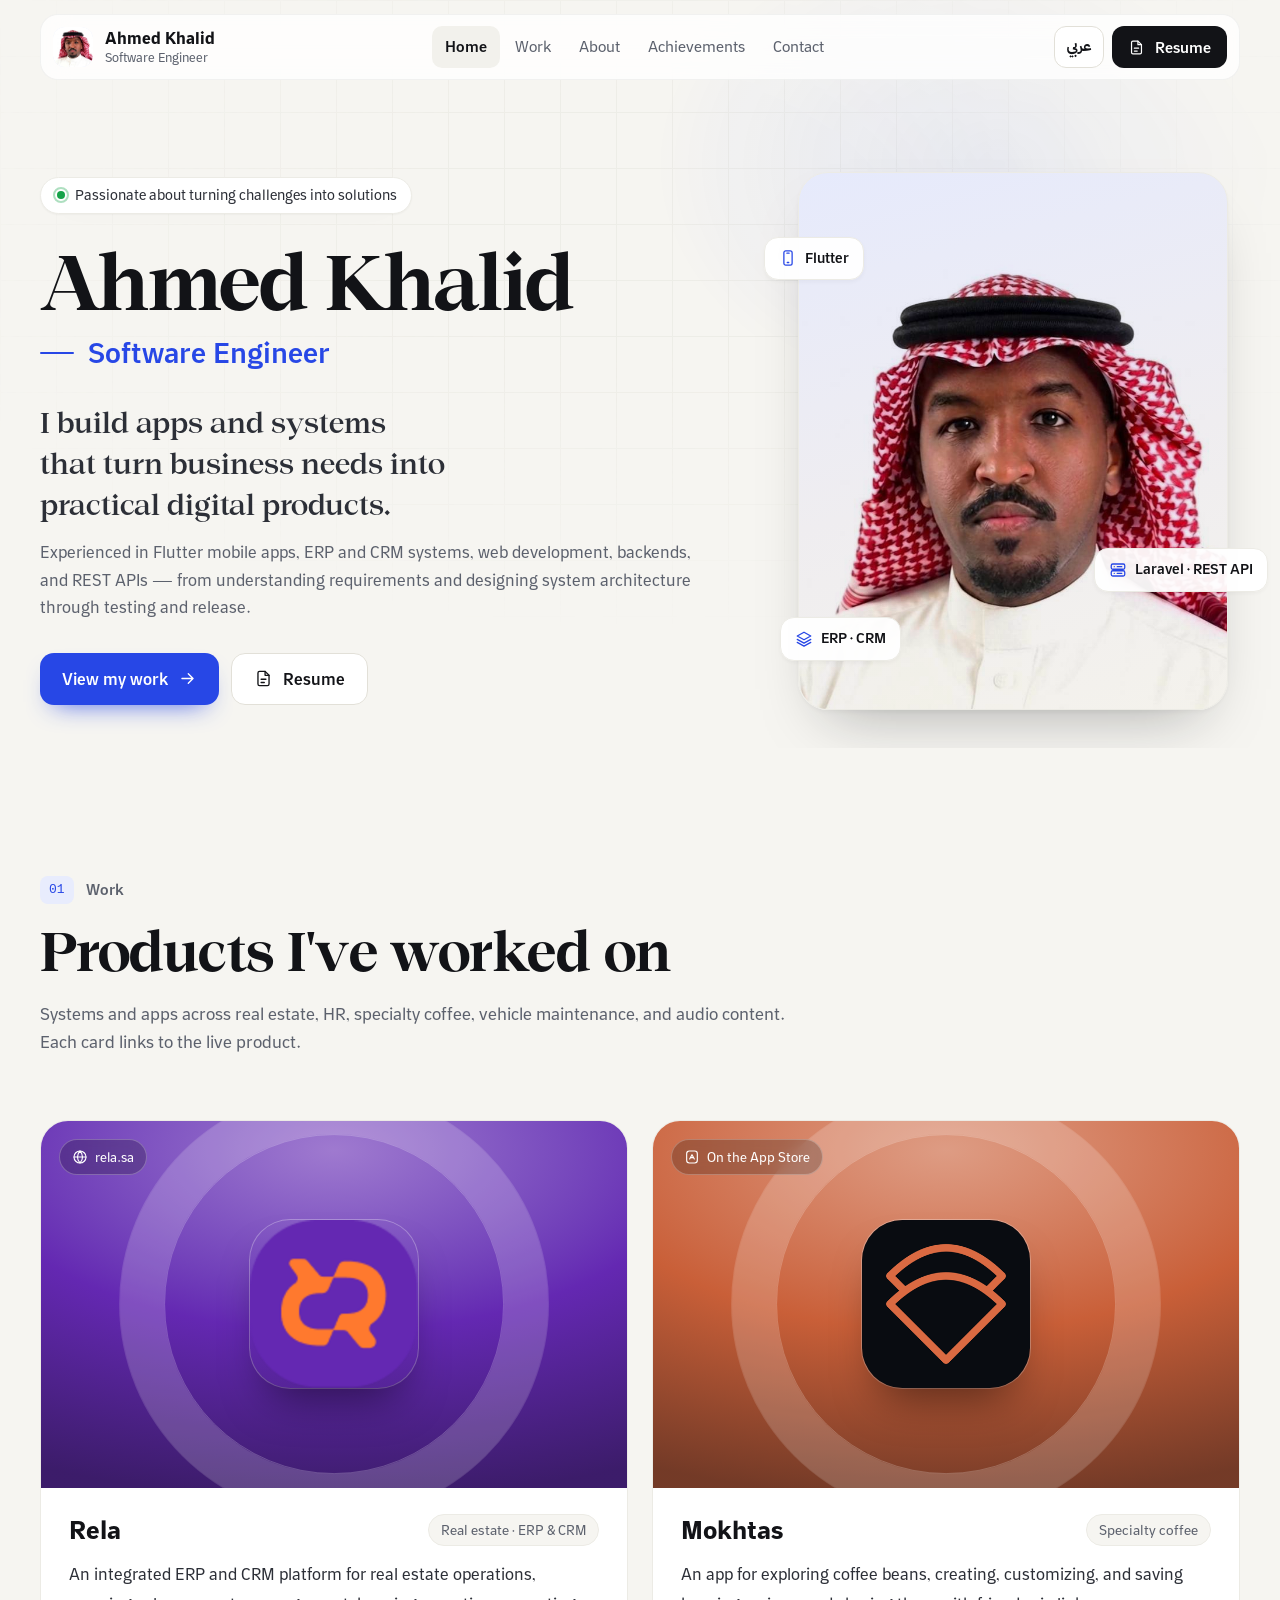
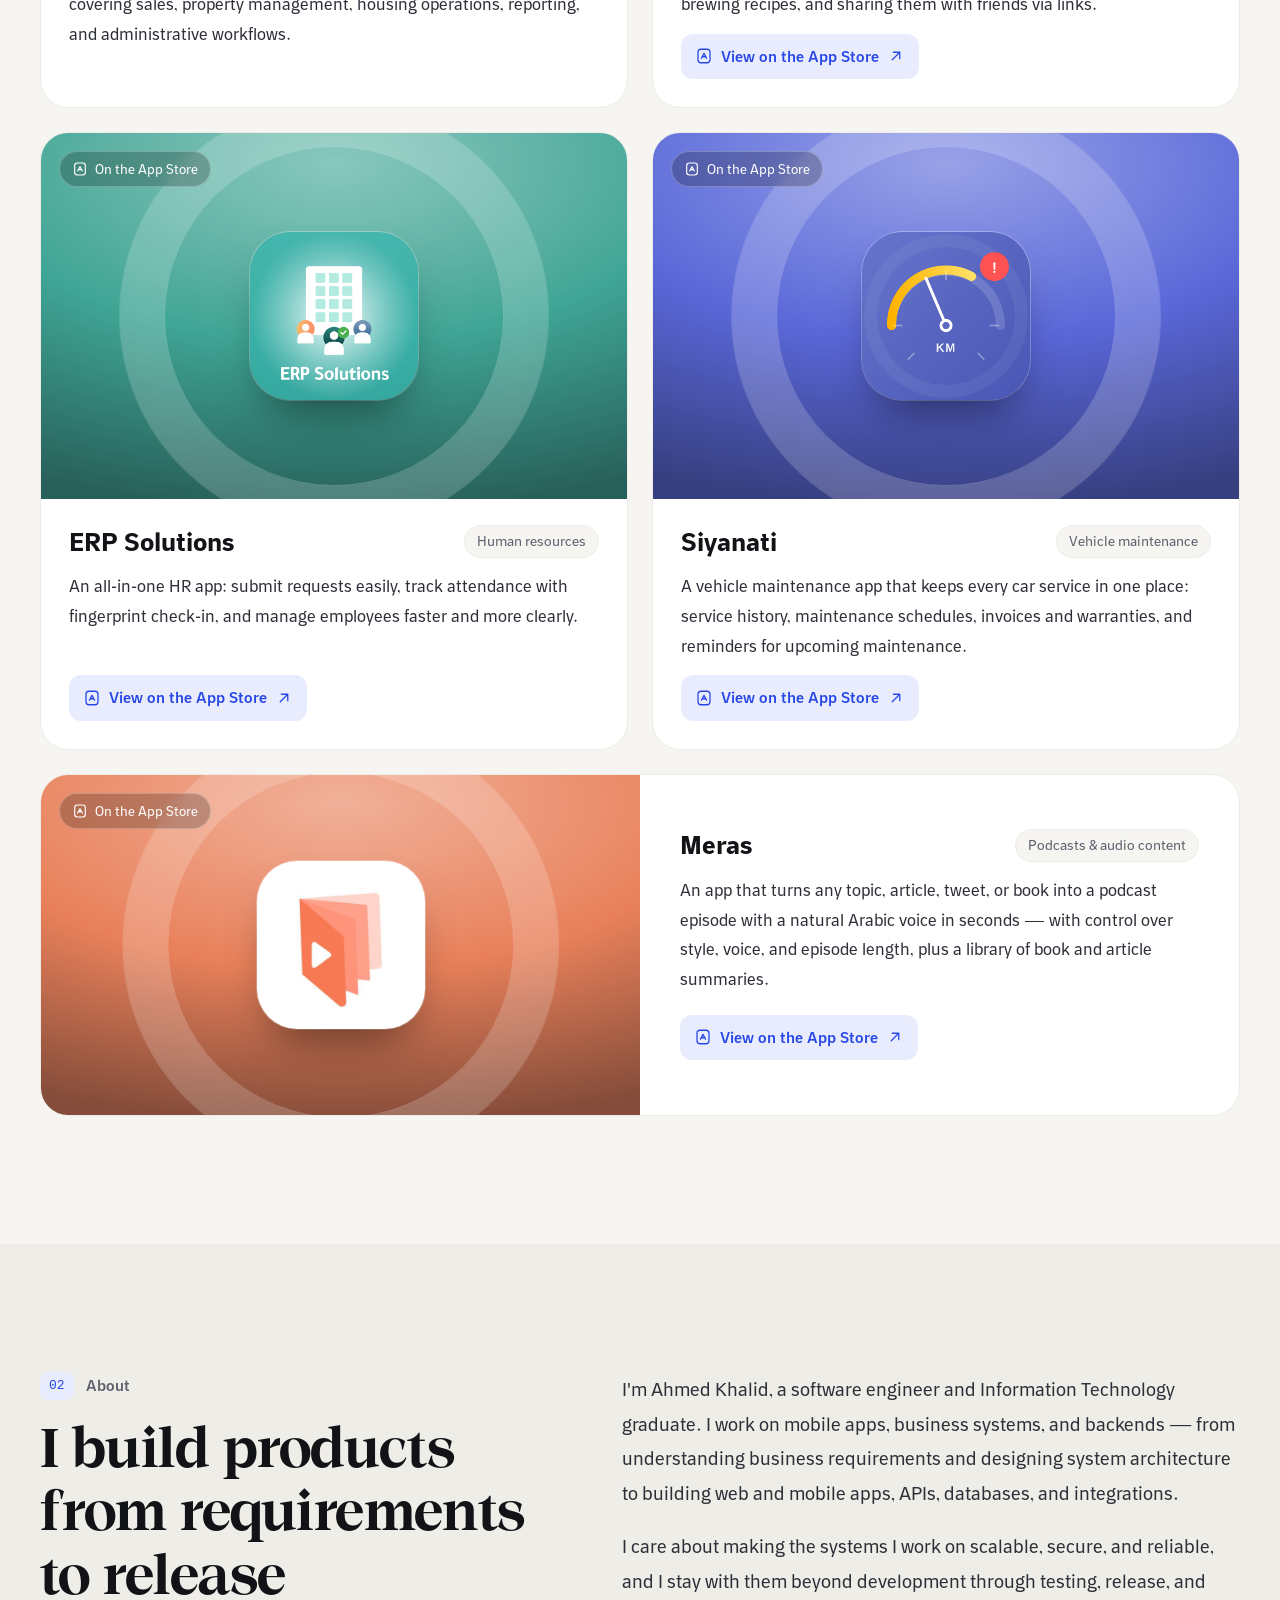
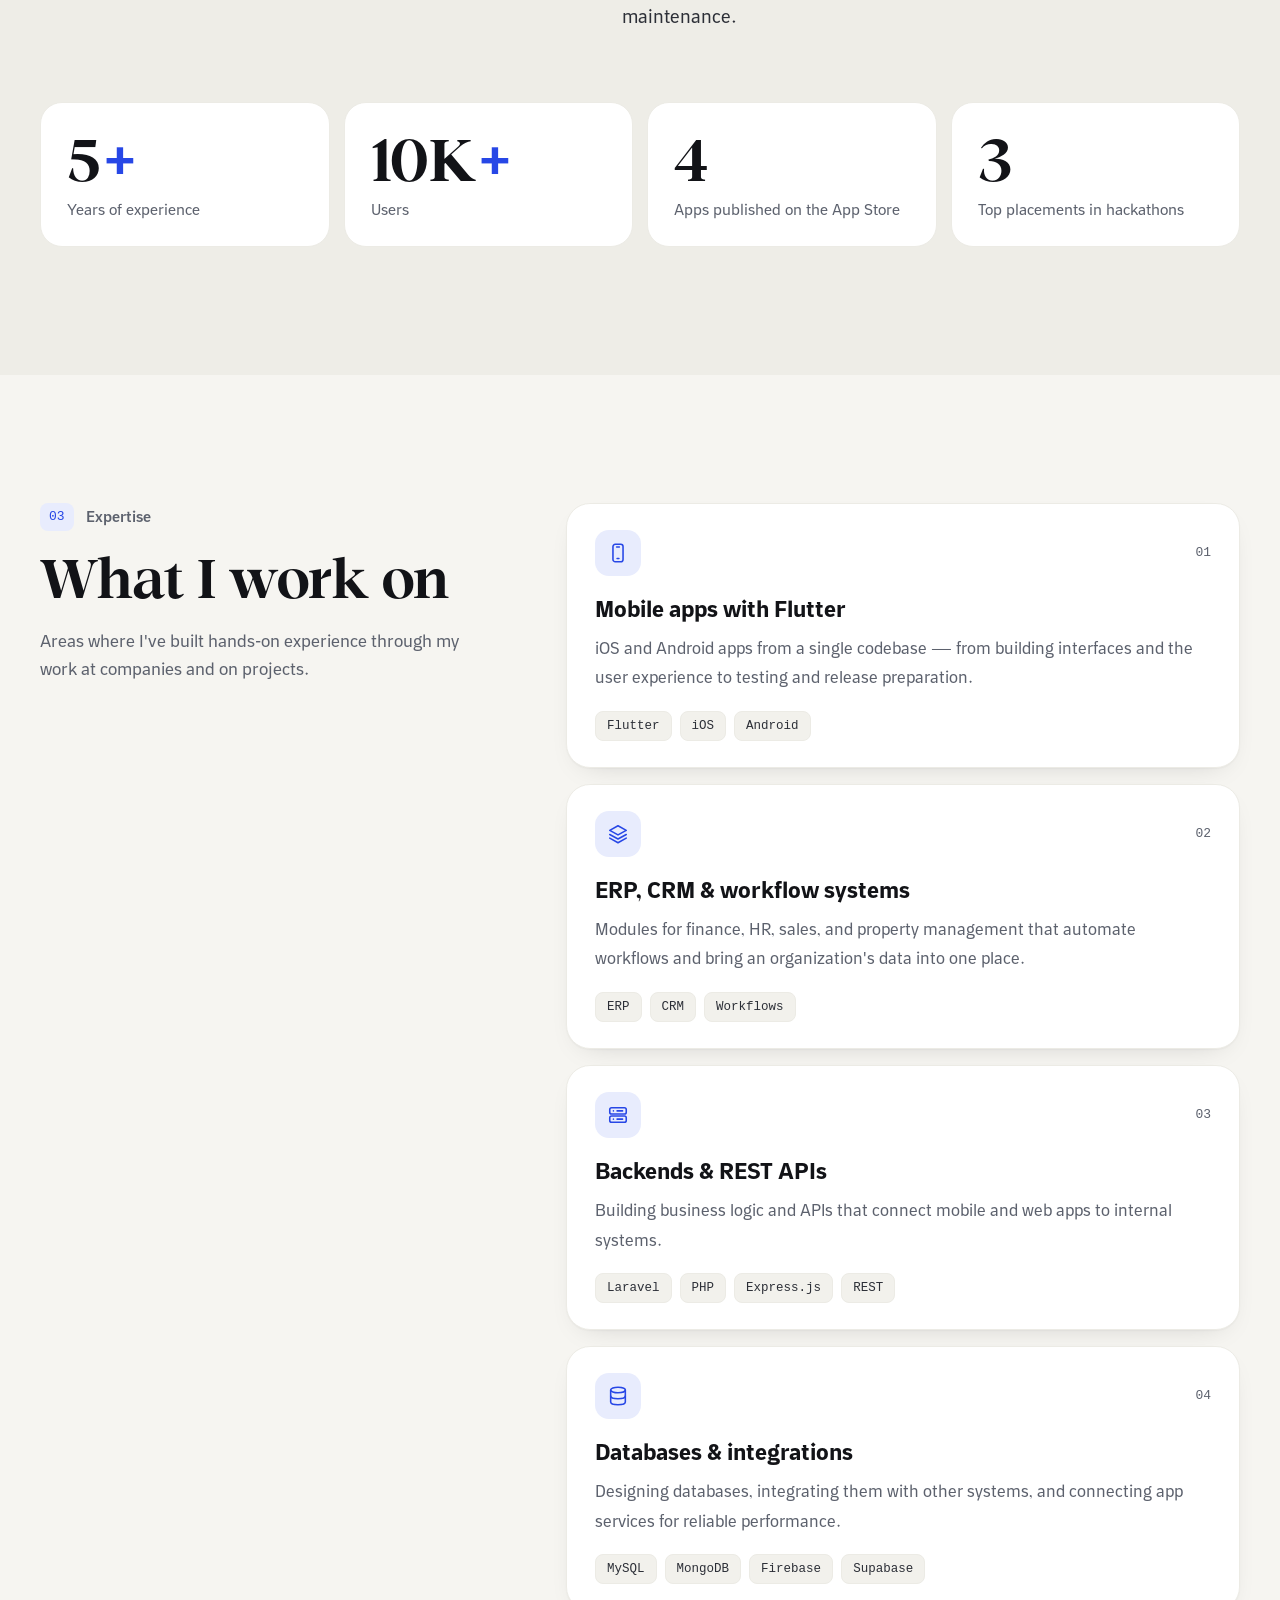
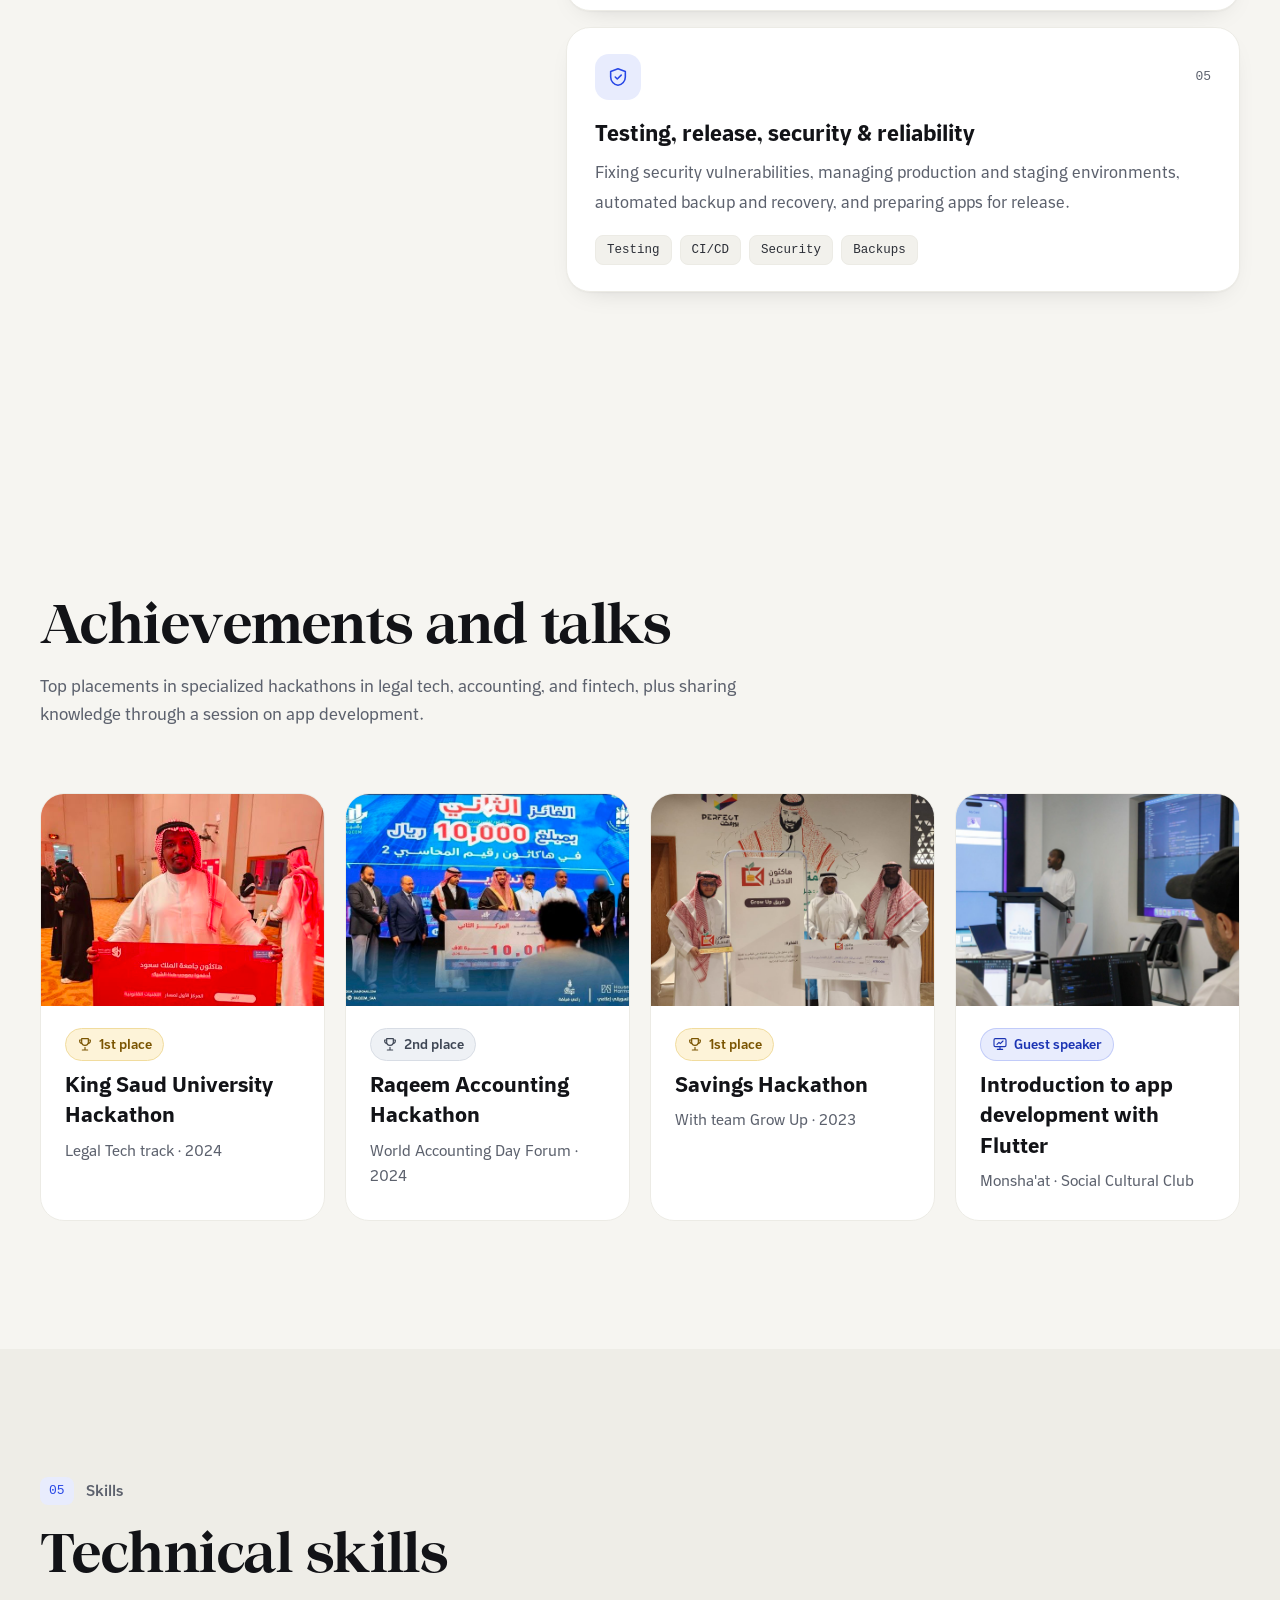
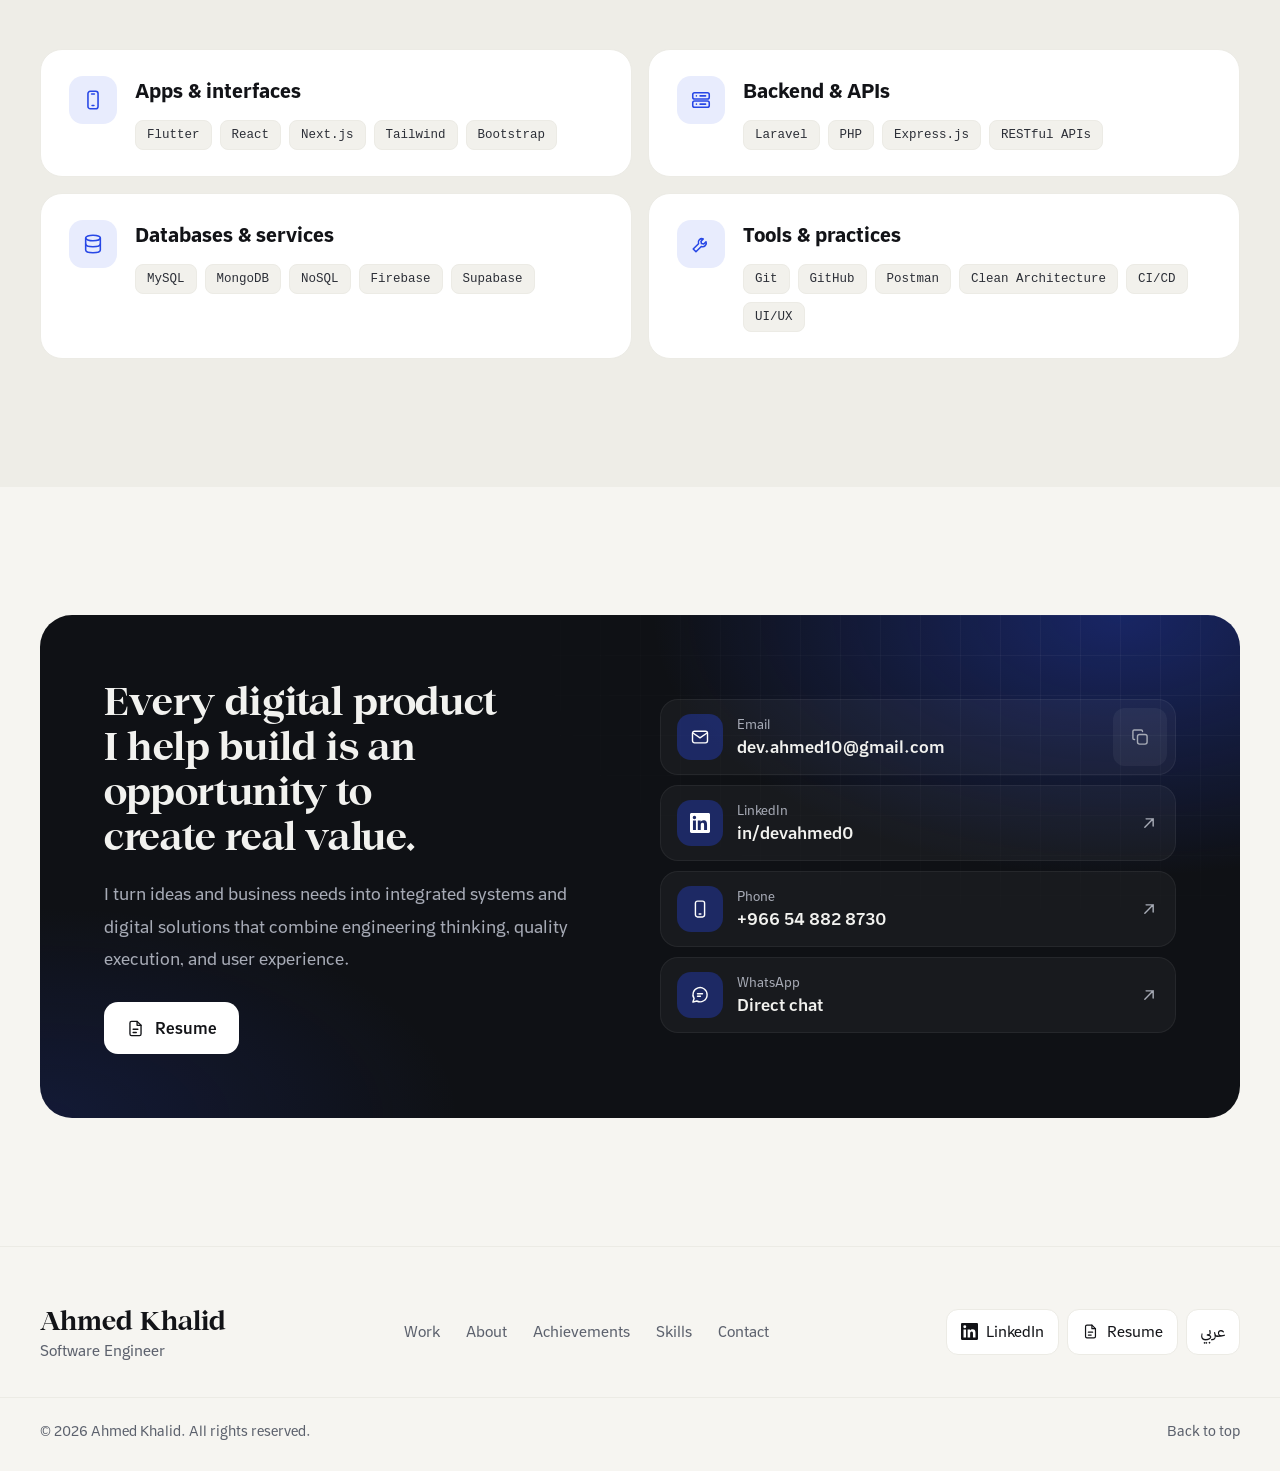
==== commit f4ee9ef7: "." ====
--- a/en/index.html
+++ b/en/index.html
@@ -42,6 +42,7 @@
         <symbol id="i-database" viewBox="0 0 24 24"><ellipse cx="12" cy="5.5" rx="8" ry="3" /><path d="M4 5.5v13c0 1.7 3.6 3 8 3s8-1.3 8-3v-13" /><path d="M4 12c0 1.7 3.6 3 8 3s8-1.3 8-3" /></symbol>
         <symbol id="i-shield" viewBox="0 0 24 24"><path d="M12 3 20 6v6c0 4.6-3.4 8.4-8 9-4.6-.6-8-4.4-8-9V6l8-3z" /><path d="m9 12 2.2 2.2L15.5 10" /></symbol>
         <symbol id="i-trophy" viewBox="0 0 24 24"><path d="M8 21h8M12 17v4M7 4h10v5a5 5 0 0 1-10 0V4z" /><path d="M17 6h3v1.5A3.5 3.5 0 0 1 16.8 11M7 6H4v1.5A3.5 3.5 0 0 0 7.2 11" /></symbol>
+        <symbol id="i-present" viewBox="0 0 24 24"><rect x="3" y="4" width="18" height="12" rx="2" /><path d="M12 16v4M8 20h8M7.5 12.5l3-3 2 2 4-4" /></symbol>
         <symbol id="i-tool" viewBox="0 0 24 24"><path d="M14.5 6.5a4 4 0 0 0-5.2 5.2L3.5 17.5l3 3 5.8-5.8a4 4 0 0 0 5.2-5.2L15 12l-2.5-.5L12 9l2.5-2.5z" /></symbol>
         <symbol id="i-copy" viewBox="0 0 24 24"><rect x="9" y="9" width="11.5" height="11.5" rx="2.5" /><path d="M5.5 15H5a1.5 1.5 0 0 1-1.5-1.5V5A1.5 1.5 0 0 1 5 3.5h8.5A1.5 1.5 0 0 1 15 5v.5" /></symbol>
         <symbol id="i-zoom" viewBox="0 0 24 24"><circle cx="11" cy="11" r="6.5" /><path d="m20 20-4.2-4.2M11 8.5v5M8.5 11h5" /></symbol>
@@ -314,8 +315,8 @@
             <div class="container">
                 <header class="sec-head">
                     <p class="eyebrow" data-reveal><span>04</span>Achievements</p>
-                    <h2 class="h2" id="achTitle" data-reveal style="--d:60">Hackathon achievements</h2>
-                    <p class="sec-lead" data-reveal style="--d:120">Solutions presented to specialized judging panels in legal tech, accounting, and fintech.</p>
+                    <h2 class="h2" id="achTitle" data-reveal style="--d:60">Achievements and talks</h2>
+                    <p class="sec-lead" data-reveal style="--d:120">Top placements in specialized hackathons in legal tech, accounting, and fintech, plus sharing knowledge through a session on app development.</p>
                 </header>
 
                 <ul class="awards">
@@ -350,6 +351,17 @@
                             <span class="rank rank--gold"><svg class="ic" aria-hidden="true"><use href="#i-trophy" /></svg>1st place</span>
                             <h3>Savings Hackathon</h3>
                             <p>With team Grow Up · <time datetime="2023">2023</time></p>
+                        </div>
+                    </li>
+                    <li class="award" data-reveal style="--d:300">
+                        <button type="button" class="award__media" data-caption="Guest speaker at Monsha'at — Introduction to app development with Flutter" aria-label="Enlarge photo: Introduction to app development with Flutter session at Monsha'at">
+                            <img src="../img/monshaat-flutter.jpg" alt="Ahmed Khalid presenting an introduction to app development with Flutter at Monsha'at" width="1280" height="853" loading="lazy" style="object-position:35% 50%">
+                            <span class="award__zoom" aria-hidden="true"><svg class="ic"><use href="#i-zoom" /></svg></span>
+                        </button>
+                        <div class="award__body">
+                            <span class="rank rank--talk"><svg class="ic" aria-hidden="true"><use href="#i-present" /></svg>Guest speaker</span>
+                            <h3>Introduction to app development with Flutter</h3>
+                            <p>Monsha'at · Social Cultural Club</p>
                         </div>
                     </li>
                 </ul>
--- a/css/styles.css
+++ b/css/styles.css
@@ -633,7 +633,7 @@
 /* ==========================================================================
    ACHIEVEMENTS
    ========================================================================== */
-.awards { display: grid; grid-template-columns: repeat(3, minmax(0, 1fr)); gap: 20px; }
+.awards { display: grid; grid-template-columns: repeat(4, minmax(0, 1fr)); gap: 20px; }
 .award {
     display: flex;
     flex-direction: column;
@@ -689,6 +689,7 @@
 .rank .ic { width: 16px; height: 16px; }
 .rank--gold { color: #7a5400; background: #fdf3d8; border: 1px solid #f1dc9e; }
 .rank--silver { color: #3e4654; background: #eef1f5; border: 1px solid #d8dde5; }
+.rank--talk { color: var(--accent-ink); background: var(--accent-soft); border: 1px solid rgba(var(--accent-rgb), .2); }
 
 /* ==========================================================================
    SKILLS
@@ -899,6 +900,7 @@
    RESPONSIVE
    ========================================================================== */
 @media (max-width: 1100px) {
+    .awards { grid-template-columns: repeat(2, minmax(0, 1fr)); }
     .nav__links a { padding-inline: 9px; font-size: 14.5px; }
 }
 
@@ -926,8 +928,6 @@
 
 
     .awards { grid-template-columns: repeat(2, minmax(0, 1fr)); }
-    .award:last-child { grid-column: 1 / -1; }
-    .award:last-child .award__media { aspect-ratio: 16 / 8; }
 
     .cta { grid-template-columns: 1fr; }
 }
@@ -949,7 +949,6 @@
     .stat b { font-size: 38px; }
 
     .awards { grid-template-columns: 1fr; }
-    .award:last-child .award__media { aspect-ratio: 4 / 3; }
 
     .skills { grid-template-columns: 1fr; }
     .skill { grid-template-columns: 1fr; grid-template-areas: "ic" "title" "chips"; padding: 22px; }
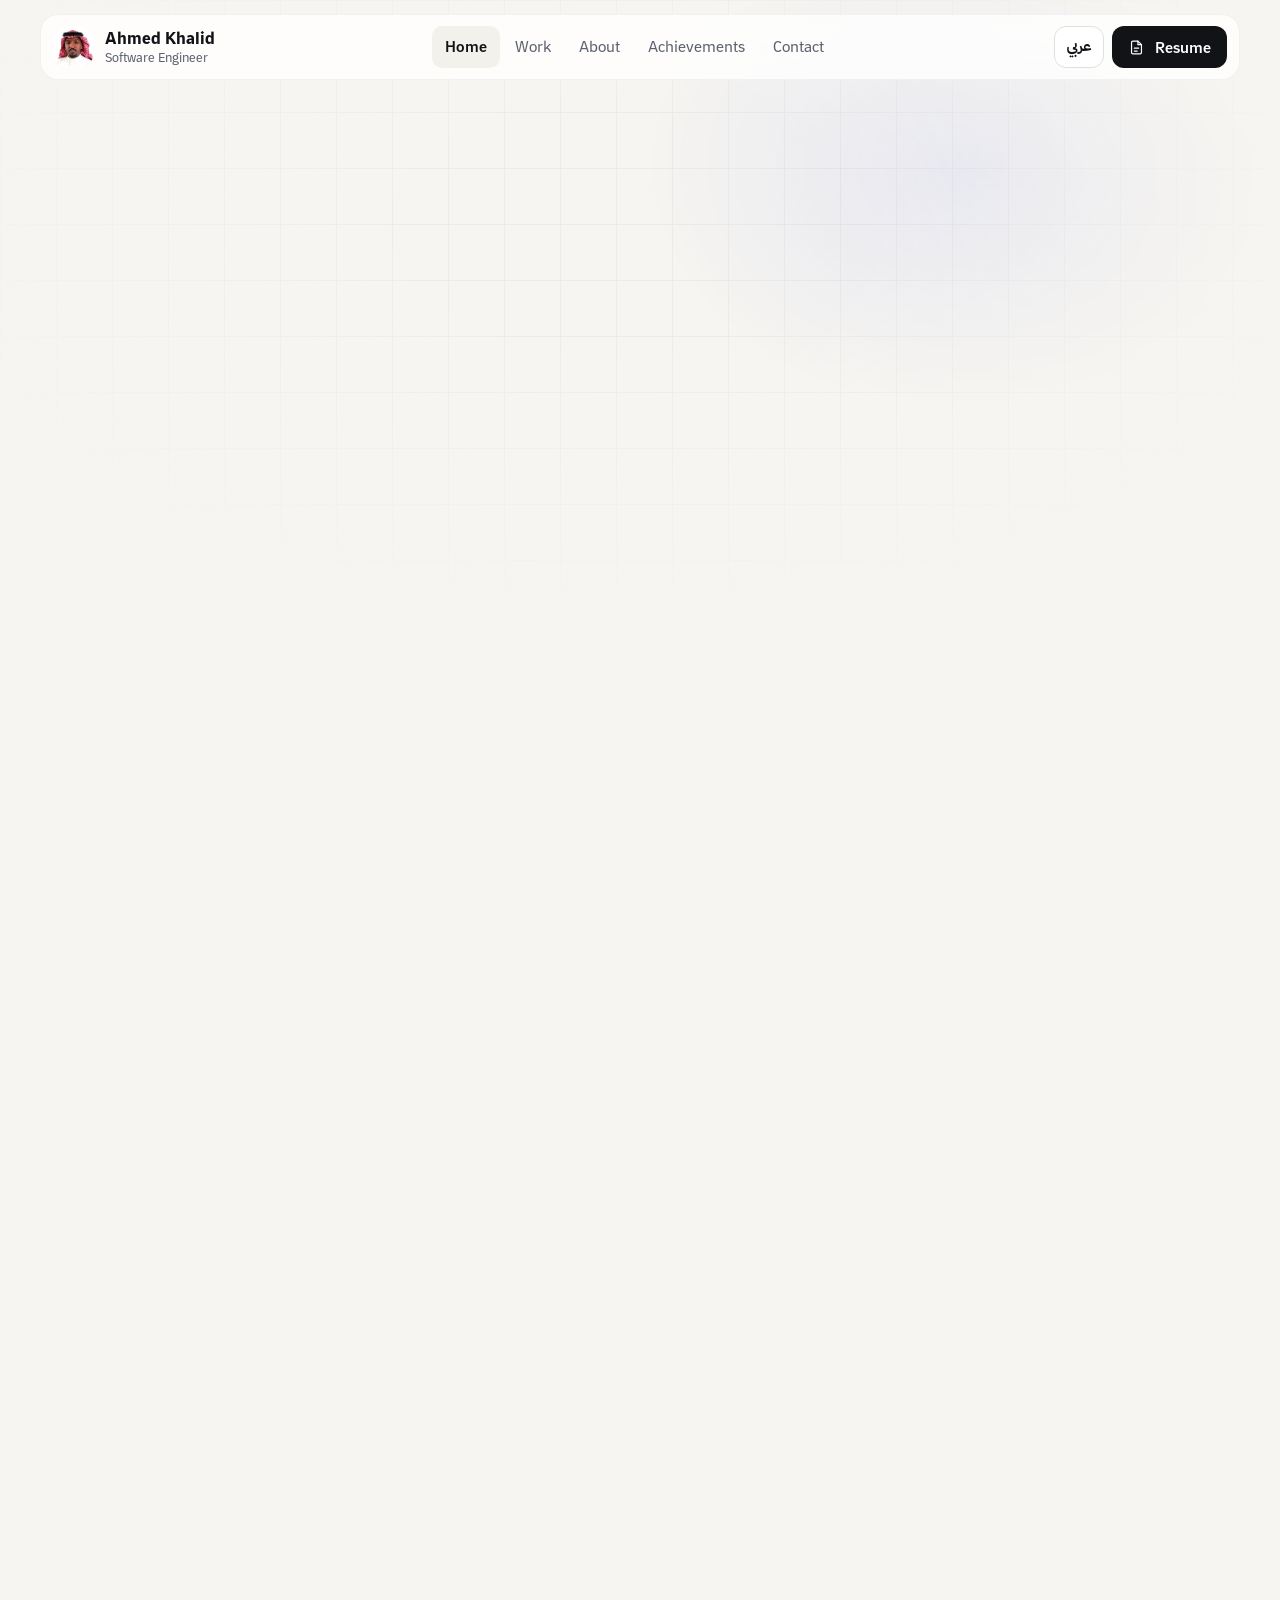
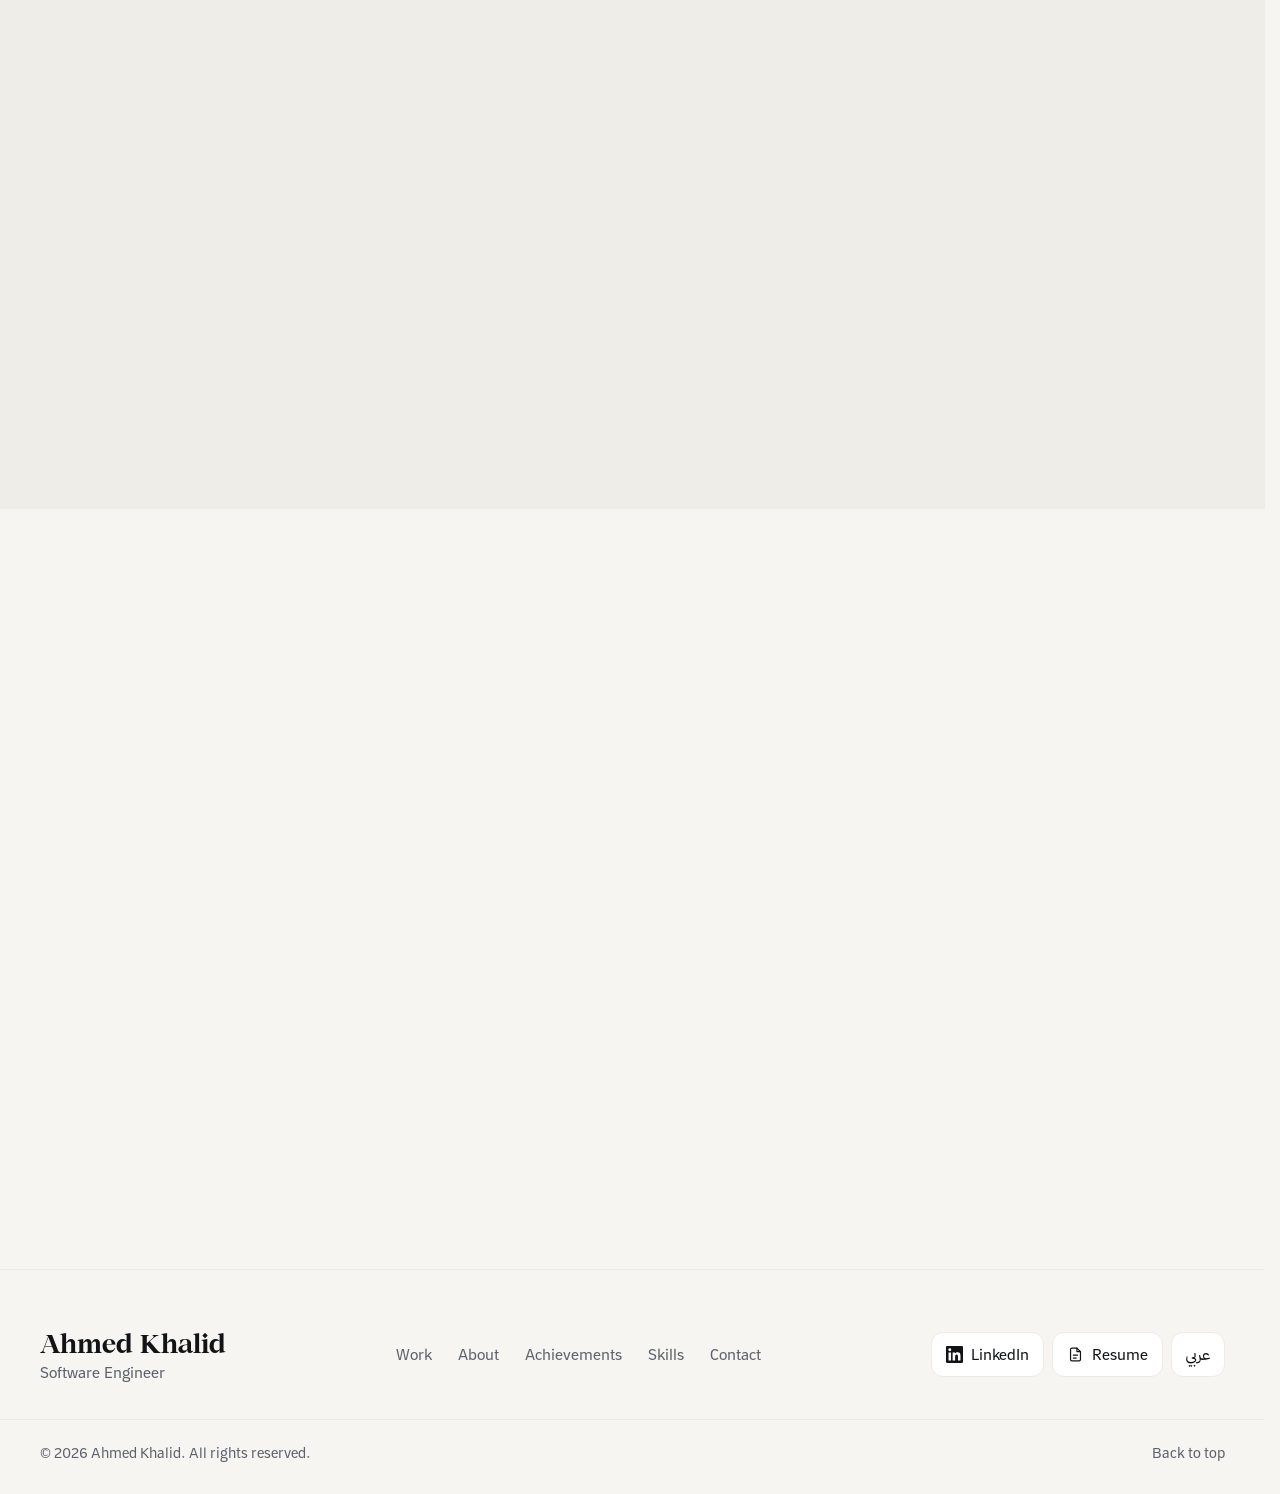
==== commit d8de5e96: "." ====
--- a/en/index.html
+++ b/en/index.html
@@ -19,10 +19,36 @@
     <link rel="preload" href="../fonts/thmanyahsans-Regular.woff2" as="font" type="font/woff2" crossorigin>
     <link rel="preload" href="../fonts/thmanyahserifdisplay-Bold.woff2" as="font" type="font/woff2" crossorigin>
     <link rel="stylesheet" href="../css/styles.css">
-    <script>document.documentElement.classList.add('js');</script>
+    <script>
+        /* decide before first paint whether the code splash plays (once per session, never with reduced motion) */
+        (function () {
+            var d = document.documentElement, show = true;
+            d.classList.add('js');
+            try { show = !sessionStorage.getItem('splashSeen') && !matchMedia('(prefers-reduced-motion: reduce)').matches; } catch (e) {}
+            d.classList.add(show ? 'splash-active' : 'no-splash');
+        })();
+    </script>
 </head>
 
 <body>
+    <!-- ===== Splash: portfolio "build graph" (once per session, skippable) ===== -->
+    <div class="splash" id="splash" aria-hidden="true">
+        <div class="sx">
+            <svg class="sx__wires"></svg>
+            <div class="sx__core" dir="ltr"><span class="sx__code"><i>&lt;</i><b>AhmedKhalid</b><i> /&gt;</i></span><span class="sx__caret"></span></div>
+            <div class="sx__node sx__node--app" data-a="-90" data-r="170" style="--brand:#6428b2"><img src="../img/rela-sm.png" alt=""><small>rela</small></div>
+            <div class="sx__node sx__node--app" data-a="-18" data-r="170" style="--brand:#c95f38"><img src="../img/mokhtas-sm.png" alt=""><small>mokhtas</small></div>
+            <div class="sx__node sx__node--app" data-a="54" data-r="170" style="--brand:#3fa595"><img src="../img/erp-sm.png" alt=""><small>erp_solutions</small></div>
+            <div class="sx__node sx__node--app" data-a="126" data-r="170" style="--brand:#5a67d8"><img src="../img/siuanate-sm.png" alt=""><small>siyanati</small></div>
+            <div class="sx__node sx__node--app" data-a="198" data-r="170" style="--brand:#e8805a"><img src="../img/merass-icon.jpg" alt=""><small>meras</small></div>
+            <div class="sx__node sx__node--award sx__node--gold" data-a="-54" data-r="262"><svg class="ic" aria-hidden="true"><use href="#i-trophy" /></svg><span>1st · 2024</span></div>
+            <div class="sx__node sx__node--award sx__node--silver" data-a="90" data-r="262"><svg class="ic" aria-hidden="true"><use href="#i-trophy" /></svg><span>2nd · 2024</span></div>
+            <div class="sx__node sx__node--award sx__node--gold" data-a="234" data-r="262"><svg class="ic" aria-hidden="true"><use href="#i-trophy" /></svg><span>1st · 2023</span></div>
+        </div>
+        <p class="sx__log" dir="ltr"><span class="sx__ok">✓</span> 5 projects · 3 awards</p>
+        <p class="splash__skip">Tap or press any key to skip</p>
+    </div>
+
     <a class="skip" href="#main">Skip to content</a>
 
     <!-- ===== Icon sprite (arrows point right for LTR) ===== -->
--- a/css/styles.css
+++ b/css/styles.css
@@ -74,6 +74,7 @@
 html {
     scroll-behavior: smooth;
     scroll-padding-top: var(--nav-offset);
+    scrollbar-gutter: stable;
     -webkit-text-size-adjust: 100%;
     background: var(--bg);
 }
@@ -871,6 +872,154 @@
 }
 
 /* ==========================================================================
+   SPLASH — portfolio "build graph" (once per session; see head script)
+   ========================================================================== */
+html.splash-active { overflow: hidden; animation: sp-unlock 0s 8s forwards; }
+@keyframes sp-unlock { to { overflow: visible; } }
+@keyframes sp-fallback { to { visibility: hidden; opacity: 0; } }
+@keyframes sp-blink { 50% { opacity: 0; } }
+@keyframes sp-type { to { width: calc(var(--n) * 1ch); } }
+
+.splash { display: none; }
+.js:not(.no-splash) .splash {
+    --k: 1;    /* layout scale, set by JS for small screens */
+    --ns: 1;   /* node scale */
+    position: fixed;
+    inset: 0;
+    z-index: 200;
+    display: grid;
+    place-items: center;
+    align-content: center;
+    gap: 18px;
+    overflow: hidden;
+    background: #fff;
+    color: var(--ink);
+    cursor: pointer;
+    transition: opacity .45s ease, visibility .45s;
+    animation: sp-fallback 0s 8s forwards; /* safety net if JS never runs */
+}
+.splash::before {
+    content: '';
+    position: absolute;
+    inset: 0;
+    background:
+        radial-gradient(32% 32% at 50% 46%, rgba(var(--accent-rgb), .09), transparent 70%),
+        linear-gradient(var(--line) 1px, transparent 1px) 0 0 / 48px 48px,
+        linear-gradient(90deg, var(--line) 1px, transparent 1px) 0 0 / 48px 48px;
+    -webkit-mask-image: radial-gradient(ellipse 55% 55% at 50% 46%, #000 30%, transparent 75%);
+    mask-image: radial-gradient(ellipse 55% 55% at 50% 46%, #000 30%, transparent 75%);
+    pointer-events: none;
+}
+.splash.is-out { opacity: 0; visibility: hidden; pointer-events: none; }
+
+.sx { position: relative; width: calc(600px * var(--k)); height: calc(600px * var(--k)); }
+.sx__wires { position: absolute; inset: 0; width: 100%; height: 100%; overflow: visible; }
+.sx__wires line {
+    stroke: rgba(var(--accent-rgb), .35);
+    stroke-width: 1.2;
+    stroke-linecap: round;
+    stroke-dasharray: 1;
+    stroke-dashoffset: 1;
+    transition: stroke-dashoffset .7s var(--ease);
+}
+.sx__wires line.is-award { stroke: #d8d5cc; }
+.sx__wires line.is-on { stroke-dashoffset: 0; }
+.splash.is-collapse .sx__wires line.is-on { stroke-dashoffset: 1; transition-duration: .45s; }
+
+.sx__core {
+    position: absolute;
+    left: 50%;
+    top: 50%;
+    z-index: 2;
+    display: flex;
+    align-items: center;
+    gap: 2px;
+    padding: calc(14px * var(--ns)) calc(20px * var(--ns));
+    border-radius: 16px;
+    border: 1px solid var(--line-2);
+    background: #fff;
+    box-shadow: var(--shadow-lg);
+    font-family: var(--mono);
+    font-size: calc(20px * var(--k));
+    line-height: 1.4;
+    white-space: nowrap;
+    transform: translate(-50%, -50%);
+    animation: sx-core .55s var(--ease) both;
+    transition: transform .45s var(--ease), box-shadow .45s;
+}
+@keyframes sx-core { from { opacity: 0; transform: translate(-50%, -50%) scale(.85); } }
+.splash.is-collapse .sx__core { transform: translate(-50%, -50%) scale(1.06); box-shadow: 0 0 0 8px rgba(var(--accent-rgb), .08), var(--shadow-lg); }
+.sx__code { display: inline-block; width: 0; overflow: hidden; white-space: pre; }
+.splash.is-typing .sx__code { animation: sp-type calc(var(--n, 15) * 45ms) steps(var(--n, 15), end) forwards; }
+.sx__code i { font-style: normal; color: var(--muted); }
+.sx__code b { font-weight: 600; color: var(--accent); }
+.sx__caret { width: 2px; height: 1.2em; background: var(--accent); animation: sp-blink .8s steps(1) infinite; }
+
+.sx__node {
+    position: absolute;
+    left: 50%;
+    top: 50%;
+    z-index: 1;
+    opacity: 0;
+    transform: translate(-50%, -50%) translate(var(--x, 0), var(--y, 0)) scale(calc(var(--ns) * .4));
+    transition: transform .75s cubic-bezier(.34, 1.56, .64, 1), opacity .4s ease;
+}
+.sx__node.is-on { opacity: 1; transform: translate(-50%, -50%) translate(var(--x, 0), var(--y, 0)) scale(var(--ns)); }
+.splash.is-collapse .sx__node {
+    opacity: 0;
+    transform: translate(-50%, -50%) scale(.25);
+    transition: transform .6s cubic-bezier(.6, 0, .4, 1) calc(var(--i, 0) * 40ms), opacity .4s ease calc(var(--i, 0) * 40ms + 150ms);
+}
+
+.sx__node--app { display: flex; flex-direction: column; align-items: center; gap: 8px; }
+.sx__node--app img {
+    width: 64px;
+    height: 64px;
+    border-radius: 18px;
+    object-fit: cover;
+    background: var(--brand);
+    box-shadow: 0 16px 30px -14px rgba(18, 19, 23, .45), 0 0 0 1px rgba(18, 19, 23, .06);
+}
+.sx__node--app small {
+    padding: 2px 8px;
+    border-radius: 6px;
+    background: var(--chip);
+    border: 1px solid var(--line);
+    font-family: var(--mono);
+    font-size: 12px;
+    color: var(--ink-2);
+    direction: ltr;
+    white-space: nowrap;
+}
+.sx__node--award {
+    display: inline-flex;
+    align-items: center;
+    gap: 6px;
+    padding: 7px 13px;
+    border-radius: 999px;
+    font-size: 13.5px;
+    font-weight: 500;
+    white-space: nowrap;
+    box-shadow: 0 10px 24px -14px rgba(18, 19, 23, .35);
+}
+.sx__node--award .ic { width: 16px; height: 16px; }
+.sx__node--gold { color: #7a5400; background: #fdf3d8; border: 1px solid #f1dc9e; }
+.sx__node--silver { color: #3e4654; background: #eef1f5; border: 1px solid #d8dde5; }
+
+.sx__log {
+    position: relative;
+    font-size: 15px;
+    font-weight: 500;
+    color: var(--ink-2);
+    opacity: 0;
+    transform: translateY(6px);
+    transition: opacity .5s ease, transform .5s var(--ease);
+}
+.sx__ok { color: var(--ok); font-weight: 700; }
+.splash.is-log .sx__log { opacity: 1; transform: none; }
+.splash__skip { position: absolute; bottom: 20px; left: 0; right: 0; text-align: center; font-size: 13px; color: var(--muted); }
+
+/* ==========================================================================
    REVEAL
    ========================================================================== */
 .js [data-reveal] {
